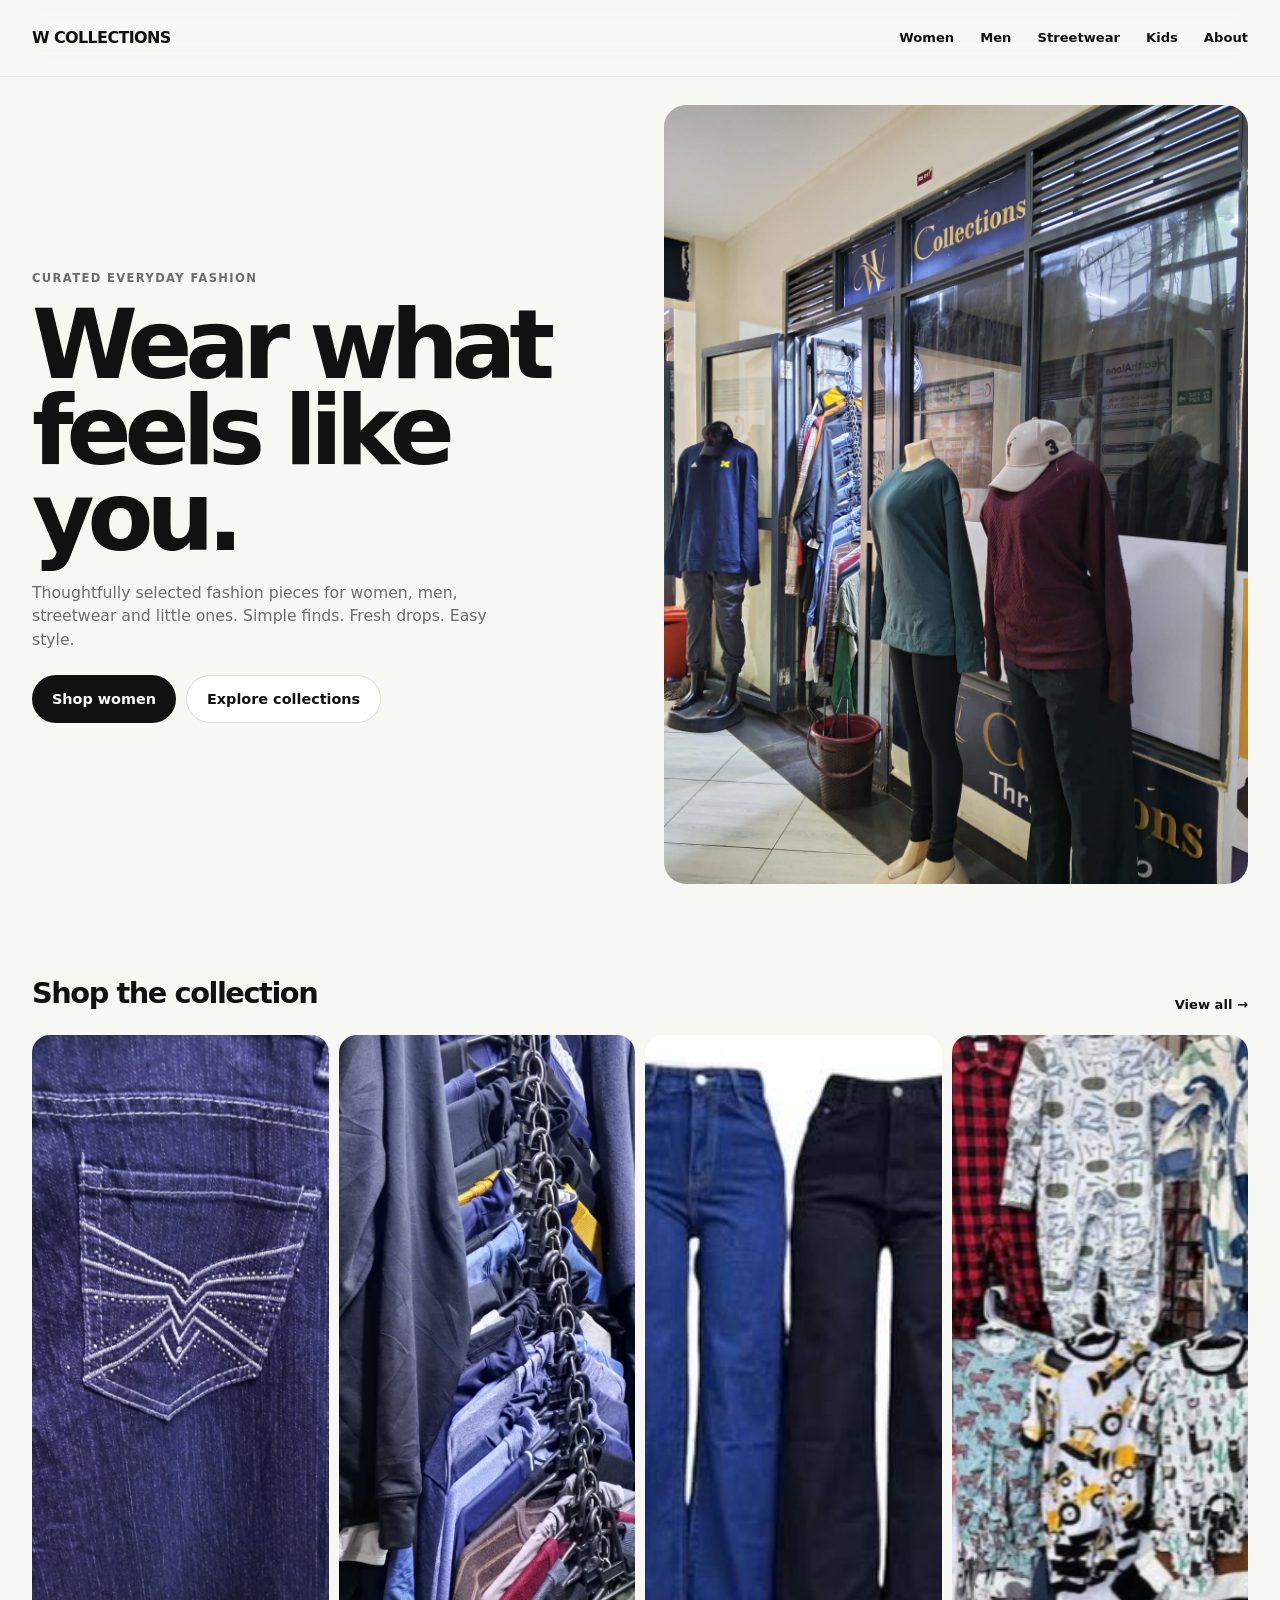
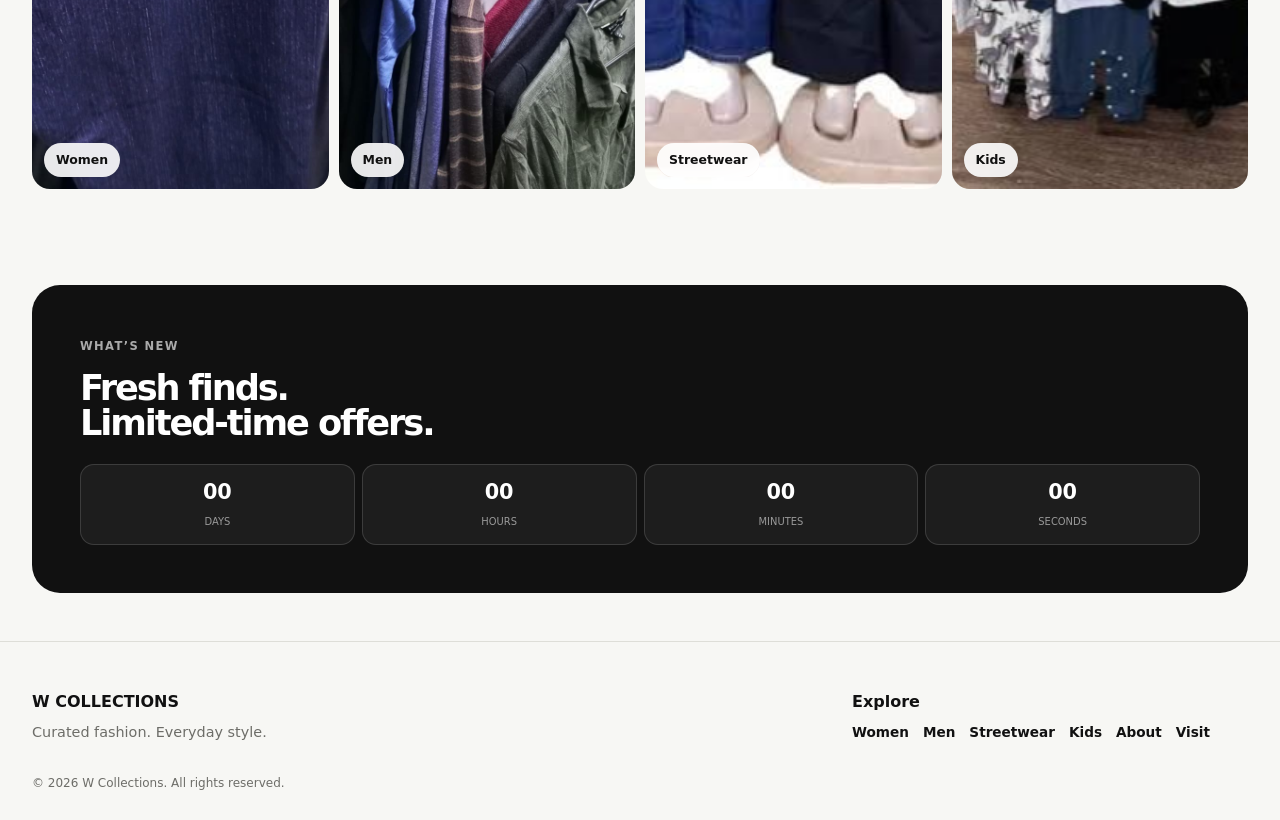
==== index.html @ 5d240a59 "Update homepage category imagery" ====
<!DOCTYPE html>
<html lang="en">
<head>
  <meta charset="UTF-8">
  <meta name="viewport" content="width=device-width, initial-scale=1.0">

  <title>W Collections — Curated Fashion</title>
  <meta name="description" content="Discover curated women's, men's, streetwear and children's fashion at W Collections.">

  <link rel="stylesheet" href="style.css">
</head>

<body>

<header class="site-header">
  <nav class="nav container" aria-label="Main navigation">
    <a href="index.html" class="logo" aria-label="W Collections home">
      W COLLECTIONS
    </a>

    <div class="nav-links">
      <a href="womens-clothing.html">Women</a>
      <a href="mens-clothes.html">Men</a>
      <a href="streetwear.html">Streetwear</a>
      <a href="childrens-clothing.html">Kids</a>
      <a href="about.html">About</a>
    </div>

    <button
      class="menu-btn"
      type="button"
      aria-label="Open navigation menu"
      aria-expanded="false"
      aria-controls="mobile-menu"
    >
      ☰
    </button>
  </nav>
</header>

<div class="mobile-menu" id="mobile-menu">
  <a href="womens-clothing.html">Women</a>
  <a href="mens-clothes.html">Men</a>
  <a href="streetwear.html">Streetwear</a>
  <a href="childrens-clothing.html">Kids</a>
  <a href="about.html">About</a>
  <a href="contact.html">Visit / Contact</a>
</div>

<main>

  <section class="hero">
    <div class="hero-grid container">

      <div class="hero-copy">
        <span class="eyebrow">Curated everyday fashion</span>

        <h1>
          Wear what feels like you.
        </h1>

        <p>
          Thoughtfully selected fashion pieces for women, men, streetwear
          and little ones. Simple finds. Fresh drops. Easy style.
        </p>

        <div class="hero-actions">
          <a href="womens-clothing.html" class="btn btn-primary">
            Shop women
          </a>

          <a href="#categories" class="btn btn-secondary">
            Explore collections
          </a>
        </div>
      </div>

      <div class="hero-media">
        <img
          src="images/storefront-1.jpg"
          alt="Featured fashion collection at W Collections"
        >
      </div>

    </div>
  </section>

  <section class="section" id="categories">
    <div class="container">

      <div class="section-heading">
        <h2>Shop the collection</h2>
        <a href="womens-clothing.html">View all →</a>
      </div>

      <div class="category-grid">

        <a href="womens-clothing.html" class="category-card">
          <img src="images/women-1.jpg" alt="Women's clothing">
          <span>Women</span>
        </a>

        <a href="mens-clothes.html" class="category-card">
          <img src="images/men-1.jpg" alt="Men's clothing">
          <span>Men</span>
        </a>

        <a href="streetwear.html" class="category-card">
          <img src="images/women-6.jpg" alt="Streetwear">
          <span>Streetwear</span>
        </a>

        <a href="childrens-clothing.html" class="category-card">
          <img src="images/children-3.png" alt="Children's clothing">
          <span>Kids</span>
        </a>

      </div>
    </div>
  </section>

  <section class="section">
    <div class="container">

      <div class="offers">
        <span class="eyebrow">What’s new</span>

        <h2>
          Fresh finds.<br>
          Limited-time offers.
        </h2>

        <div class="countdown" aria-label="Offer countdown">

          <div class="countdown-item">
            <strong id="days">00</strong>
            <span>Days</span>
          </div>

          <div class="countdown-item">
            <strong id="hours">00</strong>
            <span>Hours</span>
          </div>

          <div class="countdown-item">
            <strong id="minutes">00</strong>
            <span>Minutes</span>
          </div>

          <div class="countdown-item">
            <strong id="seconds">00</strong>
            <span>Seconds</span>
          </div>

        </div>

      </div>

    </div>
  </section>

</main>

<footer>
  <div class="container">

    <div class="footer-grid">

      <div>
        <div class="footer-title">W COLLECTIONS</div>
        <p class="footer-text">
          Curated fashion. Everyday style.
        </p>
      </div>

      <div>
        <div class="footer-title">Explore</div>

        <div class="footer-links">
          <a href="womens-clothing.html">Women</a>
          <a href="mens-clothes.html">Men</a>
          <a href="streetwear.html">Streetwear</a>
          <a href="childrens-clothing.html">Kids</a>
          <a href="about.html">About</a>
          <a href="contact.html">Visit</a>
        </div>
      </div>

    </div>

    <p class="copyright">
      © 2026 W Collections. All rights reserved.
    </p>

  </div>
</footer>

<script src="script.js"></script>

</body>
</html>
---- style.css ----
:root{
  --bg:#f7f7f4;
  --surface:#ffffff;
  --surface-soft:#f0f0eb;
  --text:#111111;
  --muted:#6d6d68;
  --line:#deded8;
  --accent:#111111;
  --radius:22px;
  --shadow:0 10px 30px rgba(0,0,0,.06);
  --max:1280px;
}

*{
  box-sizing:border-box;
  margin:0;
  padding:0;
}

html{
  scroll-behavior:smooth;
}

body{
  font-family:Inter,system-ui,-apple-system,BlinkMacSystemFont,"Segoe UI",sans-serif;
  background:var(--bg);
  color:var(--text);
  line-height:1.5;
  -webkit-font-smoothing:antialiased;
}

img{
  display:block;
  width:100%;
  height:auto;
}

a{
  color:inherit;
  text-decoration:none;
}

button{
  font:inherit;
  border:0;
  cursor:pointer;
}

.container{
  width:min(calc(100% - 32px),var(--max));
  margin-inline:auto;
}

/* HEADER */

.site-header{
  position:sticky;
  top:0;
  z-index:100;
  background:rgba(247,247,244,.88);
  backdrop-filter:blur(18px);
  border-bottom:1px solid rgba(0,0,0,.06);
}

.nav{
  min-height:68px;
  display:flex;
  align-items:center;
  justify-content:space-between;
  gap:16px;
}

.logo{
  font-size:1rem;
  font-weight:800;
  letter-spacing:-.04em;
}

.nav-links{
  display:none;
}

.menu-btn{
  width:42px;
  height:42px;
  display:grid;
  place-items:center;
  background:var(--surface);
  border:1px solid var(--line);
  border-radius:50%;
}

/* HERO */

.hero{
  padding:42px 0 24px;
}

.hero-grid{
  display:grid;
  gap:20px;
}

.hero-copy{
  padding:12px 0;
}

.eyebrow{
  display:inline-flex;
  margin-bottom:14px;
  font-size:.72rem;
  font-weight:800;
  letter-spacing:.12em;
  text-transform:uppercase;
  color:var(--muted);
}

.hero h1{
  max-width:700px;
  font-size:clamp(2.8rem,14vw,6rem);
  line-height:.9;
  letter-spacing:-.075em;
  font-weight:850;
}

.hero p{
  max-width:500px;
  margin-top:20px;
  color:var(--muted);
  font-size:.98rem;
}

.hero-actions{
  display:flex;
  flex-wrap:wrap;
  gap:10px;
  margin-top:24px;
}

.btn{
  min-height:48px;
  padding:0 20px;
  display:inline-flex;
  align-items:center;
  justify-content:center;
  border-radius:999px;
  font-size:.9rem;
  font-weight:750;
}

.btn-primary{
  background:var(--accent);
  color:#fff;
}

.btn-secondary{
  background:var(--surface);
  border:1px solid var(--line);
}

/* HERO IMAGE */

.hero-media{
  overflow:hidden;
  border-radius:var(--radius);
  background:var(--surface-soft);
  min-height:360px;
}

.hero-media img{
  width:100%;
  height:100%;
  min-height:360px;
  object-fit:cover;
}

/* SECTIONS */

.section{
  padding:48px 0;
}

.section-heading{
  display:flex;
  align-items:end;
  justify-content:space-between;
  gap:16px;
  margin-bottom:20px;
}

.section-heading h2{
  font-size:1.8rem;
  letter-spacing:-.05em;
}

.section-heading a{
  font-size:.82rem;
  font-weight:750;
}

/* CATEGORY CARDS */

.category-grid{
  display:grid;
  grid-template-columns:repeat(2,1fr);
  gap:10px;
}

.category-card{
  position:relative;
  min-height:190px;
  overflow:hidden;
  border-radius:18px;
  background:var(--surface-soft);
}

.category-card img{
  height:100%;
  object-fit:cover;
}

.category-card span{
  position:absolute;
  left:12px;
  bottom:12px;
  padding:8px 12px;
  border-radius:999px;
  background:rgba(255,255,255,.9);
  font-size:.78rem;
  font-weight:800;
  backdrop-filter:blur(12px);
}

/* OFFERS */

.offers{
  background:#111;
  color:#fff;
  border-radius:28px;
  padding:28px 22px;
}

.offers .eyebrow{
  color:#aaa;
}

.offers h2{
  font-size:2.2rem;
  line-height:1;
  letter-spacing:-.06em;
}

.countdown{
  display:grid;
  grid-template-columns:repeat(4,1fr);
  gap:7px;
  margin-top:24px;
}

.countdown-item{
  padding:12px 5px;
  text-align:center;
  border:1px solid rgba(255,255,255,.14);
  border-radius:14px;
  background:rgba(255,255,255,.05);
}

.countdown-item strong{
  display:block;
  font-size:1.3rem;
}

.countdown-item span{
  font-size:.62rem;
  color:#999;
  text-transform:uppercase;
}

/* FOOTER */

footer{
  padding:48px 0 28px;
  border-top:1px solid var(--line);
}

.footer-grid{
  display:grid;
  gap:28px;
}

.footer-title{
  font-weight:850;
  margin-bottom:8px;
}

.footer-text{
  color:var(--muted);
  font-size:.9rem;
}

.footer-links{
  display:flex;
  flex-wrap:wrap;
  gap:14px;
  font-size:.85rem;
  font-weight:650;
}

.copyright{
  margin-top:30px;
  color:var(--muted);
  font-size:.75rem;
}

/* DESKTOP */

@media (min-width:768px){
  .container{
    width:min(calc(100% - 64px),var(--max));
  }

  .nav{
    min-height:76px;
  }

  .menu-btn{
    display:none;
  }

  .nav-links{
    display:flex;
    align-items:center;
    gap:26px;
    font-size:.82rem;
    font-weight:700;
  }

  .hero{
    padding:72px 0 40px;
  }

  .hero-grid{
    grid-template-columns:1fr 1fr;
    align-items:center;
    gap:48px;
  }

  .hero-media,
  .hero-media img{
    min-height:560px;
  }

  .category-grid{
    grid-template-columns:repeat(4,1fr);
  }

  .category-card{
    min-height:300px;
  }

  .offers{
    padding:48px;
  }

  .footer-grid{
    grid-template-columns:2fr 1fr;
  }
}

/* MOBILE NAVIGATION */

.menu-btn{
  position:relative;
  z-index:120;
}

.mobile-menu{
  position:fixed;
  inset:68px 12px auto;
  z-index:110;
  padding:18px;
  background:rgba(255,255,255,.96);
  backdrop-filter:blur(20px);
  border:1px solid var(--line);
  border-radius:22px;
  box-shadow:0 20px 50px rgba(0,0,0,.12);
  display:none;
}

.mobile-menu.is-open{
  display:grid;
  gap:4px;
}

.mobile-menu a{
  padding:15px 12px;
  border-radius:12px;
  font-size:1rem;
  font-weight:750;
}

.mobile-menu a:hover,
.mobile-menu a:focus-visible{
  background:var(--surface-soft);
}

@media (min-width:768px){
  .mobile-menu{
    display:none !important;
  }
}

/* SHOP / CATEGORY PAGES */

body.theme-dark,
body.theme-bright,
body.kids-page{
  background:var(--bg);
  color:var(--text);
}

.orb-mid{
  display:none;
}

.nav-shell{
  min-height:68px;
  display:flex;
  align-items:center;
  justify-content:space-between;
  gap:16px;
  width:100%;
}

.nav-shell .logo{
  font-size:1rem;
  font-weight:800;
  letter-spacing:-.04em;
}

.nav-shell .logo span{
  font-weight:500;
}

.nav-shell ul{
  display:none;
  list-style:none;
}

.nav-shell .nav-toggle{
  width:42px;
  height:42px;
  display:grid;
  place-items:center;
  background:var(--surface);
  border:1px solid var(--line);
  border-radius:50%;
}

.hero{
  padding-top:28px;
}

.breadcrumb{
  margin-bottom:14px;
  color:var(--muted);
  font-size:.78rem;
}

.breadcrumb a{
  font-weight:700;
}

.hero-inner{
  padding:26px 22px !important;
  background:var(--surface);
  border:1px solid var(--line);
  border-radius:var(--radius);
  box-shadow:var(--shadow);
}

.hero-tag{
  display:inline-flex;
  margin-bottom:10px;
  padding:7px 11px;
  border-radius:999px;
  background:var(--surface-soft);
  font-size:.7rem;
  font-weight:800;
  text-transform:uppercase;
  letter-spacing:.1em;
}

.hero-inner h1{
  font-size:clamp(2.2rem,10vw,4rem) !important;
  line-height:.95;
  letter-spacing:-.065em;
}

.hero-inner .lead{
  margin-top:14px !important;
  color:var(--muted);
  font-size:.92rem;
}

.product-grid{
  display:grid;
  grid-template-columns:repeat(2,minmax(0,1fr));
  gap:10px;
}

.product-card{
  overflow:hidden;
  background:var(--surface);
  border:1px solid var(--line);
  border-radius:18px;
  box-shadow:none;
}

.product-card .thumb{
  min-height:170px;
  display:grid;
  place-items:center;
  font-size:3rem;
  font-weight:850;
  background:var(--surface-soft);
}

.product-card .p-body{
  padding:13px;
}

.product-card .price{
  display:block;
  font-size:.95rem;
  font-weight:850;
}

.product-card h3,
.product-card .name{
  margin-top:5px;
  font-size:.82rem;
  line-height:1.2;
}

.product-card p{
  margin-top:5px;
  color:var(--muted);
  font-size:.75rem;
}

.product-card .btn,
.product-card a{
  margin-top:10px;
}

@media (min-width:768px){

  .nav-shell{
    min-height:76px;
  }

  .nav-shell ul{
    display:flex;
    align-items:center;
    gap:24px;
  }

  .nav-shell .nav-toggle{
    display:none;
  }

  .product-grid{
    grid-template-columns:repeat(3,minmax(0,1fr));
    gap:16px;
  }

  .product-card .thumb{
    min-height:280px;
  }

  .hero-inner{
    padding:40px 44px !important;
  }
}

@media (min-width:1100px){
  .product-grid{
    grid-template-columns:repeat(4,minmax(0,1fr));
  }
}
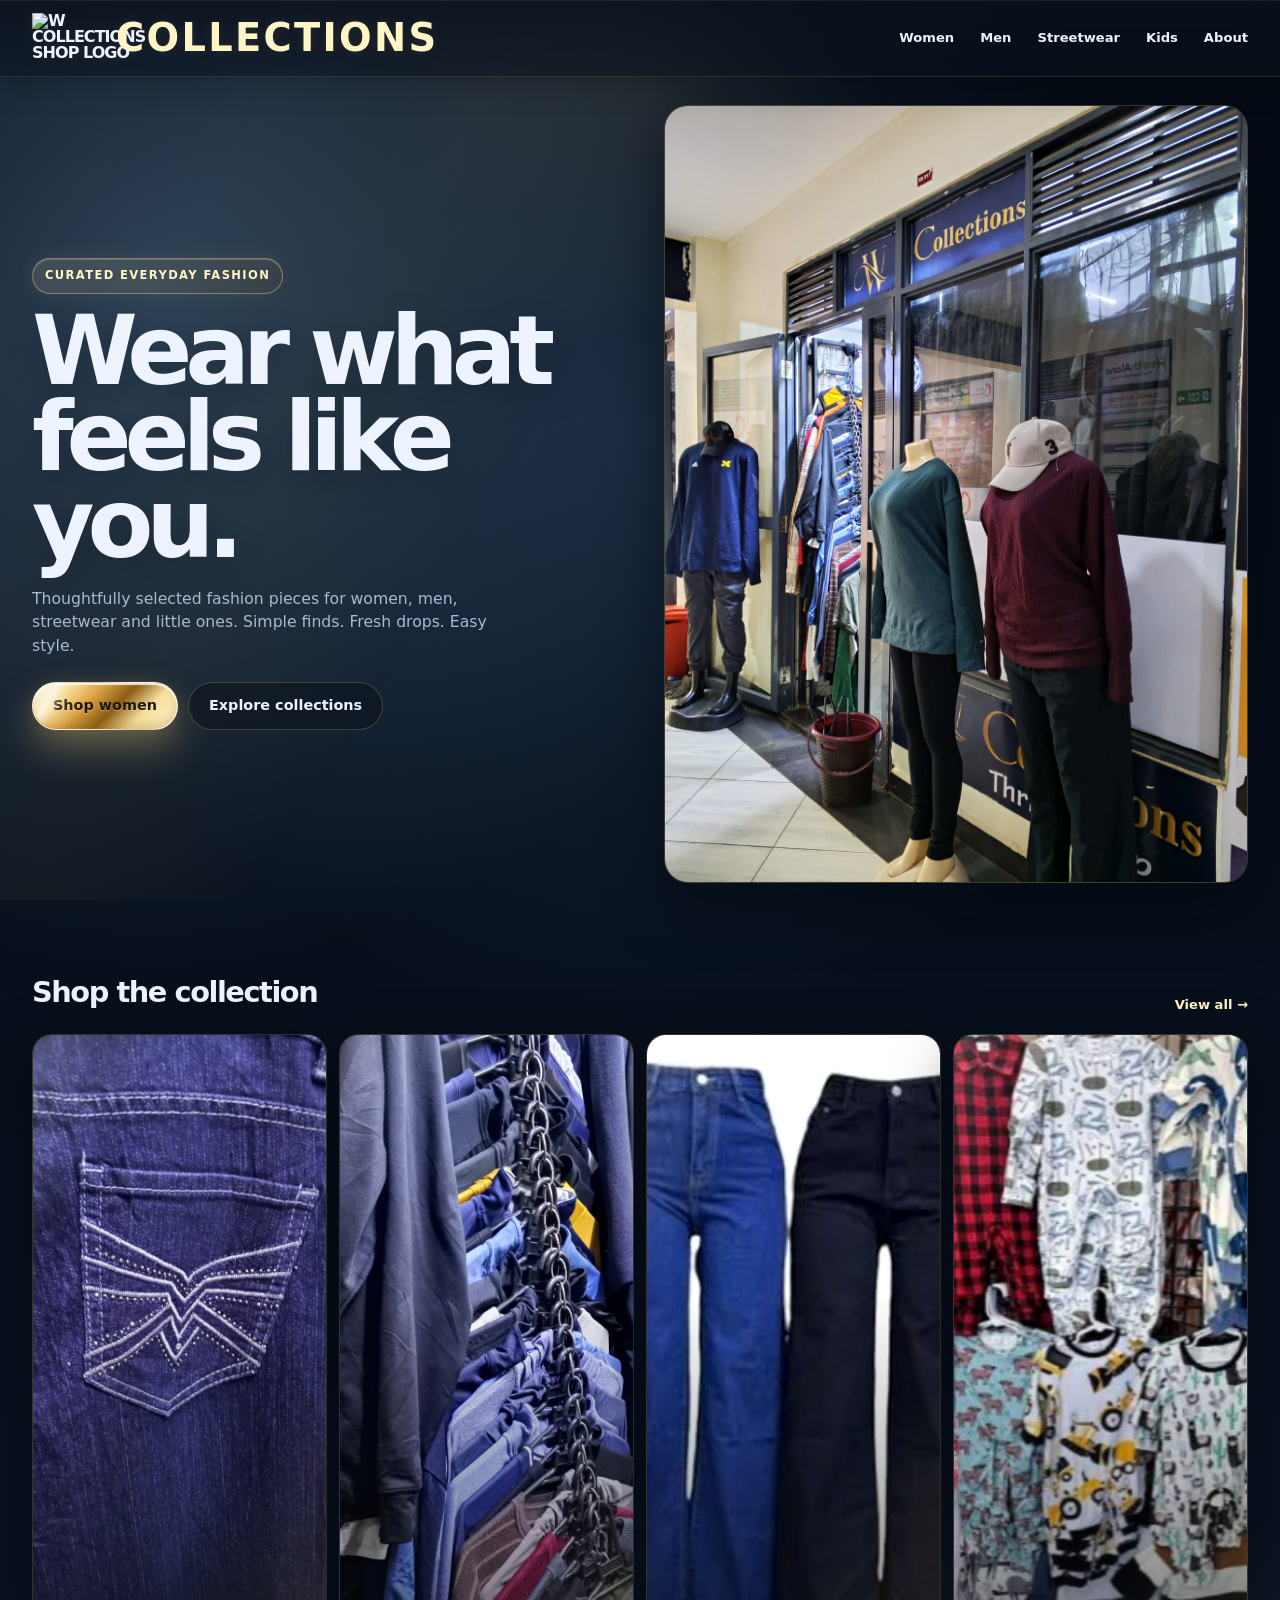
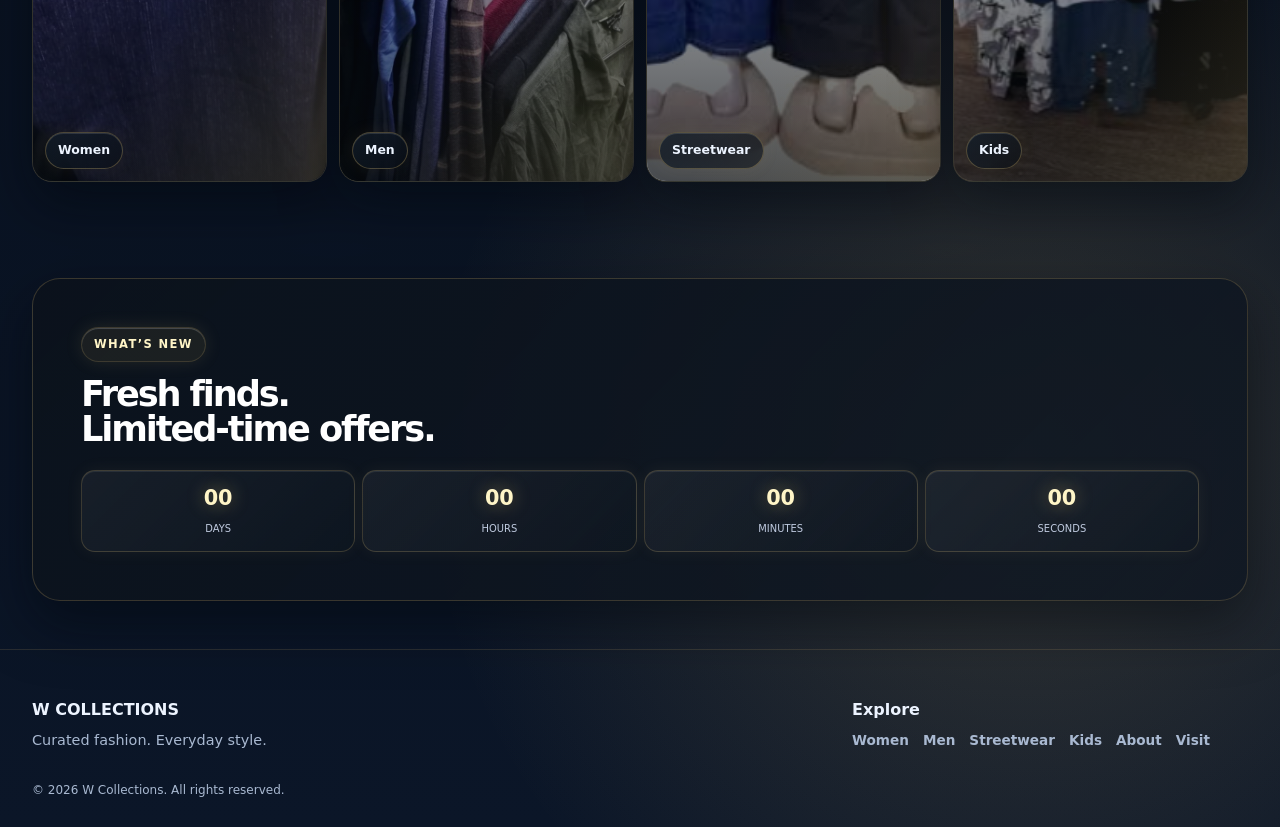
==== commit abaf021b: "Update brand header with logo lockup" ====
--- a/index.html
+++ b/index.html
@@ -14,8 +14,11 @@
 
 <header class="site-header">
   <nav class="nav container" aria-label="Main navigation">
-    <a href="index.html" class="logo" aria-label="W Collections home">
-      W COLLECTIONS
+    <a href="index.html" class="logo brand-header" aria-label="W Collections home">
+      <span class="brand-image-box">
+        <img src="images/shop logo.jpeg" alt="W Collections shop logo" class="brand-logo" />
+      </span>
+      <span class="brand-wordmark">COLLECTIONS</span>
     </a>
 
     <div class="nav-links">
@@ -96,22 +99,22 @@
       <div class="category-grid">
 
         <a href="womens-clothing.html" class="category-card">
-          <img src="images/women-1.jpg" alt="Women's clothing">
+          <img loading="lazy" decoding="async" src="images/women-1.jpg" alt="Women's clothing">
           <span>Women</span>
         </a>
 
         <a href="mens-clothes.html" class="category-card">
-          <img src="images/men-1.jpg" alt="Men's clothing">
+          <img loading="lazy" decoding="async" src="images/men-1.jpg" alt="Men's clothing">
           <span>Men</span>
         </a>
 
         <a href="streetwear.html" class="category-card">
-          <img src="images/women-6.jpg" alt="Streetwear">
+          <img loading="lazy" decoding="async" src="images/women-6.jpg" alt="Streetwear">
           <span>Streetwear</span>
         </a>
 
         <a href="childrens-clothing.html" class="category-card">
-          <img src="images/children-3.png" alt="Children's clothing">
+          <img loading="lazy" decoding="async" src="images/children-3.png" alt="Children's clothing">
           <span>Kids</span>
         </a>
 
--- a/style.css
+++ b/style.css
@@ -1,13 +1,19 @@
 :root{
-  --bg:#f7f7f4;
-  --surface:#ffffff;
-  --surface-soft:#f0f0eb;
-  --text:#111111;
-  --muted:#6d6d68;
-  --line:#deded8;
-  --accent:#111111;
-  --radius:22px;
-  --shadow:0 10px 30px rgba(0,0,0,.06);
+  --bg:#050b14;
+  --bg-deep:#0b1628;
+  --bg-glow:#112033;
+  --surface:rgba(15,25,37,.72);
+  --surface-strong:rgba(19,31,46,.88);
+  --surface-soft:rgba(23,38,53,.78);
+  --text:#edf4ff;
+  --muted:#a9b9d1;
+  --line:rgba(240,211,138,.28);
+  --accent:#ebc977;
+  --accent-strong:#fff5c7;
+  --accent-deep:#8d651b;
+  --accent-soft:rgba(235,201,119,.12);
+  --radius:24px;
+  --shadow:0 22px 56px rgba(2,6,12,.5);
   --max:1280px;
 }
 
@@ -23,10 +29,33 @@
 
 body{
   font-family:Inter,system-ui,-apple-system,BlinkMacSystemFont,"Segoe UI",sans-serif;
-  background:var(--bg);
+  background:
+    radial-gradient(circle at 12% 12%, rgba(43,64,87,.9), transparent 28%),
+    radial-gradient(circle at 80% 85%, rgba(235,201,119,.18), transparent 26%),
+    radial-gradient(circle at 50% 18%, rgba(41,69,101,.45), transparent 28%),
+    linear-gradient(180deg, var(--bg) 0%, var(--bg-deep) 100%);
   color:var(--text);
   line-height:1.5;
   -webkit-font-smoothing:antialiased;
+  position:relative;
+}
+
+body::before{
+  content:"";
+  position:fixed;
+  inset:0;
+  background:
+    linear-gradient(120deg, transparent 0%, rgba(255,255,255,.04) 18%, rgba(235,201,119,.05) 30%, transparent 45%, transparent 100%),
+    radial-gradient(circle at 50% 10%, rgba(235,201,119,.08), transparent 26%);
+  opacity:.9;
+  pointer-events:none;
+  z-index:0;
+  animation:luxurySweep 14s linear infinite;
+}
+
+main, header, footer, section, .container {
+  position:relative;
+  z-index:1;
 }
 
 img{
@@ -57,9 +86,11 @@
   position:sticky;
   top:0;
   z-index:100;
-  background:rgba(247,247,244,.88);
-  backdrop-filter:blur(18px);
-  border-bottom:1px solid rgba(0,0,0,.06);
+  background:linear-gradient(180deg, rgba(10,17,27,.82), rgba(10,17,27,.54));
+  backdrop-filter:blur(22px) saturate(1.2);
+  -webkit-backdrop-filter:blur(22px) saturate(1.2);
+  border-bottom:1px solid rgba(235,201,119,.16);
+  box-shadow:0 10px 30px rgba(3,7,12,.18), inset 0 1px 0 rgba(255,255,255,.08);
 }
 
 .nav{
@@ -70,10 +101,67 @@
   gap:16px;
 }
 
+.nav .logo {
+  display:flex;
+  align-items:center;
+  justify-content:flex-start;
+  max-width:100%;
+}
+
 .logo{
   font-size:1rem;
   font-weight:800;
-  letter-spacing:-.04em;
+  letter-spacing:-.06em;
+  color:var(--text);
+  text-transform:uppercase;
+}
+
+.logo::first-letter{
+  color:var(--accent-strong);
+}
+
+.brand-header{
+  display:inline-flex;
+  align-items:center;
+  gap:8px;
+  line-height:1;
+  min-height:52px;
+  transform:translateY(-0.4cm);
+}
+
+.brand-image-box{
+  width:76px;
+  height:20px;
+  display:grid;
+  place-items:center;
+  border-radius:8px;
+  background:transparent;
+  border:0;
+  box-shadow:none;
+  overflow:visible;
+  padding:0;
+  flex-shrink:0;
+}
+
+.brand-logo{
+  width:100%;
+  height:100%;
+  object-fit:contain;
+  display:block;
+  filter:drop-shadow(0 0 8px rgba(235,201,119,.08));
+}
+
+.brand-wordmark{
+  font-size:2.4rem;
+  font-weight:800;
+  letter-spacing:.06em;
+  text-transform:uppercase;
+  color:var(--accent-strong);
+  text-shadow:0 0 12px rgba(235,201,119,.1);
+  white-space:nowrap;
+  line-height:.9;
+  position:relative;
+  top:0.4cm;
 }
 
 .nav-links{
@@ -85,9 +173,11 @@
   height:42px;
   display:grid;
   place-items:center;
-  background:var(--surface);
+  background:linear-gradient(135deg, rgba(18,29,41,.88), rgba(11,17,27,.6));
   border:1px solid var(--line);
   border-radius:50%;
+  color:var(--text);
+  box-shadow:inset 0 1px 0 rgba(255,255,255,.08), 0 8px 18px rgba(5,10,17,.26);
 }
 
 /* HERO */
@@ -112,7 +202,12 @@
   font-weight:800;
   letter-spacing:.12em;
   text-transform:uppercase;
-  color:var(--muted);
+  color:var(--accent-strong);
+  background:linear-gradient(135deg, rgba(247,228,173,.14), rgba(173,118,31,.1));
+  border:1px solid rgba(255,217,132,.38);
+  box-shadow:inset 0 1px 0 rgba(255,255,255,.18), 0 0 18px rgba(216,183,106,.12);
+  padding:8px 12px;
+  border-radius:999px;
 }
 
 .hero h1{
@@ -121,6 +216,8 @@
   line-height:.9;
   letter-spacing:-.075em;
   font-weight:850;
+  color:var(--text);
+  text-shadow:0 10px 30px rgba(17,26,37,.35);
 }
 
 .hero p{
@@ -146,16 +243,51 @@
   border-radius:999px;
   font-size:.9rem;
   font-weight:750;
+  transition:transform .2s ease, box-shadow .2s ease, border-color .2s ease, filter .2s ease;
+  position:relative;
+  overflow:hidden;
+}
+
+.btn:hover,
+.btn:focus-visible{
+  transform:translateY(-2px);
+  filter:saturate(1.08);
 }
 
 .btn-primary{
-  background:var(--accent);
-  color:#fff;
+  background:linear-gradient(135deg, #fffef8 0%, #f9e7a6 12%, #f5d580 23%, #dfa547 38%, #8c5d12 56%, #f6df9d 74%, #fff5d0 100%);
+  color:#20170a;
+  border:1px solid rgba(255,255,255,.62);
+  box-shadow:0 18px 36px rgba(235,201,119,.34), inset 0 2px 1px rgba(255,255,255,.8), inset 0 -5px 10px rgba(135,93,17,.26), 0 0 18px rgba(235,201,119,.12);
+  text-shadow:0 1px 0 rgba(255,255,255,.3);
+}
+
+.btn-primary::before{
+  content:"";
+  position:absolute;
+  inset:1px;
+  border-radius:inherit;
+  background:linear-gradient(120deg, transparent 0%, rgba(255,255,255,.72) 14%, rgba(255,255,255,.16) 22%, transparent 36%, transparent 100%);
+  opacity:.95;
+  animation:goldShimmer 4.8s ease-in-out infinite;
+}
+
+.btn-primary:hover,
+.btn-primary:focus-visible{
+  box-shadow:0 18px 36px rgba(235,201,119,.38), inset 0 2px 1px rgba(255,255,255,.8), inset 0 -4px 8px rgba(135,93,17,.3);
 }
 
 .btn-secondary{
-  background:var(--surface);
-  border:1px solid var(--line);
+  background:rgba(10,16,24,.45);
+  border:1px solid rgba(235,201,119,.24);
+  color:var(--text);
+  backdrop-filter:blur(12px);
+}
+
+.btn-secondary:hover,
+.btn-secondary:focus-visible{
+  border-color:rgba(235,201,119,.45);
+  box-shadow:0 0 18px rgba(235,201,119,.08);
 }
 
 /* HERO IMAGE */
@@ -163,8 +295,19 @@
 .hero-media{
   overflow:hidden;
   border-radius:var(--radius);
-  background:var(--surface-soft);
+  background:linear-gradient(135deg, rgba(18,28,40,.8), rgba(8,12,18,.52));
   min-height:360px;
+  border:1px solid rgba(235,201,119,.22);
+  box-shadow:var(--shadow), inset 0 1px 0 rgba(255,255,255,.08);
+  position:relative;
+}
+
+.hero-media::before{
+  content:"";
+  position:absolute;
+  inset:0;
+  background:linear-gradient(120deg, rgba(255,255,255,.18), transparent 20%, transparent 62%, rgba(235,201,119,.12));
+  pointer-events:none;
 }
 
 .hero-media img{
@@ -172,6 +315,7 @@
   height:100%;
   min-height:360px;
   object-fit:cover;
+  filter:saturate(1.08) contrast(1.08);
 }
 
 /* SECTIONS */
@@ -191,11 +335,13 @@
 .section-heading h2{
   font-size:1.8rem;
   letter-spacing:-.05em;
+  color:var(--text);
 }
 
 .section-heading a{
   font-size:.82rem;
   font-weight:750;
+  color:var(--accent-strong);
 }
 
 /* CATEGORY CARDS */
@@ -203,45 +349,80 @@
 .category-grid{
   display:grid;
   grid-template-columns:repeat(2,1fr);
-  gap:10px;
+  gap:12px;
 }
 
 .category-card{
   position:relative;
   min-height:190px;
   overflow:hidden;
-  border-radius:18px;
-  background:var(--surface-soft);
+  border-radius:20px;
+  background:linear-gradient(135deg, rgba(14,24,34,.78), rgba(10,17,25,.52));
+  border:1px solid rgba(235,201,119,.18);
+  box-shadow:var(--shadow), inset 0 1px 0 rgba(255,255,255,.08);
+  transition:transform .25s ease, box-shadow .25s ease, border-color .25s ease;
+}
+
+.category-card::before{
+  content:"";
+  position:absolute;
+  inset:0;
+  background:linear-gradient(120deg, rgba(255,255,255,.18), transparent 20%, transparent 65%, rgba(235,201,119,.14));
+  z-index:1;
+  pointer-events:none;
+}
+
+.category-card::after{
+  content:"";
+  position:absolute;
+  inset:0;
+  background:linear-gradient(180deg, transparent 35%, rgba(7,11,16,.74) 100%);
+}
+
+.category-card:hover,
+.category-card:focus-visible{
+  transform:translateY(-3px);
+  border-color:rgba(235,201,119,.4);
+  box-shadow:0 20px 44px rgba(11,17,24,.38), inset 0 1px 0 rgba(255,255,255,.1);
 }
 
 .category-card img{
   height:100%;
   object-fit:cover;
+  filter:saturate(1.1) contrast(1.05);
 }
 
 .category-card span{
   position:absolute;
   left:12px;
   bottom:12px;
+  z-index:1;
   padding:8px 12px;
   border-radius:999px;
-  background:rgba(255,255,255,.9);
+  background:linear-gradient(135deg, rgba(18,29,41,.8), rgba(10,15,22,.56));
+  border:1px solid rgba(255,216,124,.25);
+  color:var(--text);
   font-size:.78rem;
   font-weight:800;
   backdrop-filter:blur(12px);
+  box-shadow:inset 0 1px 0 rgba(255,255,255,.12), 0 0 18px rgba(216,183,106,.08);
 }
 
 /* OFFERS */
 
 .offers{
-  background:#111;
-  color:#fff;
+  background:linear-gradient(135deg, rgba(11,18,28,.96), rgba(16,24,35,.86));
+  border:1px solid rgba(216,183,106,.22);
   border-radius:28px;
   padding:28px 22px;
+  box-shadow:var(--shadow);
+  color:#fff;
 }
 
 .offers .eyebrow{
-  color:#aaa;
+  color:var(--accent-strong);
+  background:rgba(216,183,106,.08);
+  border-color:rgba(216,183,106,.18);
 }
 
 .offers h2{
@@ -260,19 +441,22 @@
 .countdown-item{
   padding:12px 5px;
   text-align:center;
-  border:1px solid rgba(255,255,255,.14);
+  border:1px solid rgba(235,201,119,.2);
   border-radius:14px;
-  background:rgba(255,255,255,.05);
+  background:linear-gradient(135deg, rgba(255,255,255,.05), rgba(15,24,34,.38));
+  box-shadow:inset 0 1px 0 rgba(255,255,255,.08), 0 0 18px rgba(235,201,119,.06);
 }
 
 .countdown-item strong{
   display:block;
   font-size:1.3rem;
+  color:var(--accent-strong);
+  text-shadow:0 0 18px rgba(255,218,120,.38);
 }
 
 .countdown-item span{
   font-size:.62rem;
-  color:#999;
+  color:#c0cbe0;
   text-transform:uppercase;
 }
 
@@ -280,7 +464,7 @@
 
 footer{
   padding:48px 0 28px;
-  border-top:1px solid var(--line);
+  border-top:1px solid rgba(216,183,106,.14);
 }
 
 .footer-grid{
@@ -291,6 +475,7 @@
 .footer-title{
   font-weight:850;
   margin-bottom:8px;
+  color:var(--text);
 }
 
 .footer-text{
@@ -304,6 +489,12 @@
   gap:14px;
   font-size:.85rem;
   font-weight:650;
+  color:var(--muted);
+}
+
+.footer-links a:hover,
+.footer-links a:focus-visible{
+  color:var(--accent-strong);
 }
 
 .copyright{
@@ -379,11 +570,12 @@
   inset:68px 12px auto;
   z-index:110;
   padding:18px;
-  background:rgba(255,255,255,.96);
+  background:rgba(8,13,20,.76);
   backdrop-filter:blur(20px);
-  border:1px solid var(--line);
+  -webkit-backdrop-filter:blur(20px);
+  border:1px solid rgba(216,183,106,.18);
   border-radius:22px;
-  box-shadow:0 20px 50px rgba(0,0,0,.12);
+  box-shadow:0 20px 50px rgba(0,0,0,.32);
   display:none;
 }
 
@@ -397,11 +589,15 @@
   border-radius:12px;
   font-size:1rem;
   font-weight:750;
+  color:var(--text);
+  transition:background .2s ease, transform .2s ease, border-color .2s ease;
 }
 
 .mobile-menu a:hover,
 .mobile-menu a:focus-visible{
-  background:var(--surface-soft);
+  background:rgba(216,183,106,.08);
+  border:1px solid rgba(235,201,119,.2);
+  transform:translateX(2px);
 }
 
 @media (min-width:768px){
@@ -410,12 +606,50 @@
   }
 }
 
+@keyframes goldShimmer {
+  0%, 100% {
+    transform:translateX(-28%) skewX(-18deg);
+    opacity:.3;
+  }
+  25% {
+    opacity:.9;
+  }
+  50% {
+    transform:translateX(40%) skewX(-18deg);
+    opacity:.65;
+  }
+  75% {
+    opacity:.9;
+  }
+}
+
+@keyframes luxurySweep {
+  0% {
+    transform:translateX(-18%) translateY(0);
+    opacity:0;
+  }
+  15% {
+    opacity:.7;
+  }
+  50% {
+    transform:translateX(8%) translateY(0);
+    opacity:.35;
+  }
+  100% {
+    transform:translateX(18%) translateY(0);
+    opacity:0;
+  }
+}
+
 /* SHOP / CATEGORY PAGES */
 
 body.theme-dark,
 body.theme-bright,
 body.kids-page{
-  background:var(--bg);
+  background:
+    radial-gradient(circle at top left, rgba(31,52,77,.78), transparent 32%),
+    radial-gradient(circle at bottom right, rgba(216,183,106,.12), transparent 28%),
+    linear-gradient(180deg, var(--bg) 0%, var(--bg-deep) 100%);
   color:var(--text);
 }
 
@@ -473,8 +707,8 @@
 
 .hero-inner{
   padding:26px 22px !important;
-  background:var(--surface);
-  border:1px solid var(--line);
+  background:linear-gradient(135deg, rgba(14,22,32,.9), rgba(10,17,25,.72));
+  border:1px solid rgba(216,183,106,.2);
   border-radius:var(--radius);
   box-shadow:var(--shadow);
 }
@@ -484,7 +718,9 @@
   margin-bottom:10px;
   padding:7px 11px;
   border-radius:999px;
-  background:var(--surface-soft);
+  background:rgba(216,183,106,.08);
+  border:1px solid rgba(216,183,106,.2);
+  color:var(--accent-strong);
   font-size:.7rem;
   font-weight:800;
   text-transform:uppercase;
@@ -495,6 +731,7 @@
   font-size:clamp(2.2rem,10vw,4rem) !important;
   line-height:.95;
   letter-spacing:-.065em;
+  color:var(--text);
 }
 
 .hero-inner .lead{
@@ -511,10 +748,10 @@
 
 .product-card{
   overflow:hidden;
-  background:var(--surface);
-  border:1px solid var(--line);
+  background:linear-gradient(135deg, rgba(14,22,32,.9), rgba(10,17,25,.72));
+  border:1px solid rgba(216,183,106,.18);
   border-radius:18px;
-  box-shadow:none;
+  box-shadow:var(--shadow);
 }
 
 .product-card .thumb{
@@ -589,3 +826,127 @@
     grid-template-columns:repeat(4,minmax(0,1fr));
   }
 }
+
+/* ===== Inventory Cards ===== */
+
+.product-card img,
+.product-image{
+  display:block;
+  width:100%;
+  aspect-ratio:4/5;
+  object-fit:cover;
+  border-radius:16px 16px 0 0;
+}
+
+.product-card{
+  overflow:hidden;
+}
+
+.product-card .p-body{
+  display:flex;
+  flex-direction:column;
+  gap:.75rem;
+  padding:1rem;
+}
+
+.product-card h4{
+  margin:0;
+  font-size:1rem;
+  font-weight:600;
+}
+
+.product-card .btn{
+  width:100%;
+  justify-content:center;
+}
+
+.product-card .price{
+  display:none;
+}
+
+
+/* ============================
+   GLASS UTILITY (missing since 0b853d0 — never re-added
+   after the mobile-first stylesheet rewrite)
+   Placed at end of file on purpose: same specificity as
+   .hero-inner/.product-card, so source order lets this win
+   on background/border without touching border-radius or
+   box-shadow (product-card intentionally sets box-shadow:none
+   — don't fight that).
+   ============================ */
+.glass{
+  background:linear-gradient(135deg, rgba(20,31,43,.78), rgba(9,14,20,.54));
+  -webkit-backdrop-filter:blur(16px) saturate(1.35);
+  backdrop-filter:blur(16px) saturate(1.35);
+  border:1px solid rgba(235,201,119,.22);
+  box-shadow:var(--shadow), inset 0 1px 0 rgba(255,255,255,.1), 0 0 26px rgba(235,201,119,.06);
+}
+
+/* ============================
+   ABOUT PAGE — these classes had no CSS at all, glass or
+   otherwise. Adding base structure, not just glass.
+   ============================ */
+.split{
+  display:grid;
+  gap:24px;
+  border-radius:var(--radius);
+  box-shadow:var(--shadow);
+}
+@media (min-width:768px){
+  .split{grid-template-columns:1fr 1fr; align-items:center;}
+}
+.stat-row{
+  display:grid;
+  grid-template-columns:repeat(3,1fr);
+  gap:16px;
+  padding:24px;
+  border-radius:var(--radius);
+  box-shadow:var(--shadow);
+  text-align:center;
+  background:linear-gradient(135deg, rgba(14,22,32,.9), rgba(10,17,25,.72));
+  border:1px solid rgba(216,183,106,.18);
+}
+.stat-row .stat b{display:block; font-size:1.4rem; color:var(--accent-strong);}
+.stat-row .stat span{color:var(--muted); font-size:.8rem;}
+.cta-band{
+  padding:32px 24px;
+  border-radius:var(--radius);
+  box-shadow:var(--shadow);
+  text-align:center;
+  background:linear-gradient(135deg, rgba(14,22,32,.9), rgba(10,17,25,.72));
+  border:1px solid rgba(216,183,106,.18);
+}
+.cta-band h2{margin-bottom:8px; color:var(--text);}
+.cta-band p{color:var(--muted); margin-bottom:16px;}
+.footer-inner{
+  padding:28px 22px;
+  border-radius:var(--radius);
+  background:linear-gradient(135deg, rgba(14,22,32,.9), rgba(10,17,25,.72));
+  border:1px solid rgba(216,183,106,.18);
+}
+
+/* ============================
+   CONTACT PAGE — same situation.
+   ============================ */
+.contact-grid{
+  display:grid;
+  gap:20px;
+}
+@media (min-width:768px){
+  .contact-grid{grid-template-columns:1fr 1fr;}
+}
+.info-list{list-style:none; display:grid; gap:18px;}
+.info-list li{display:flex; gap:12px; align-items:flex-start;}
+.info-list .ic{font-size:1.3rem;}
+.form-row{margin-bottom:14px; display:grid; gap:6px;}
+.form-row input, .form-row textarea{
+  padding:10px 12px;
+  border:1px solid rgba(216,183,106,.22);
+  border-radius:12px;
+  font:inherit;
+  color:var(--text);
+  background:rgba(10,17,25,.5);
+}
+.form-row input::placeholder, .form-row textarea::placeholder{color:var(--muted);}
+.map-embed{border-radius:var(--radius); overflow:hidden; height:280px; border:1px solid rgba(216,183,106,.18); box-shadow:var(--shadow);}
+.map-embed iframe{width:100%; height:100%; border:0; filter:grayscale(1) contrast(1.15) brightness(.8);}
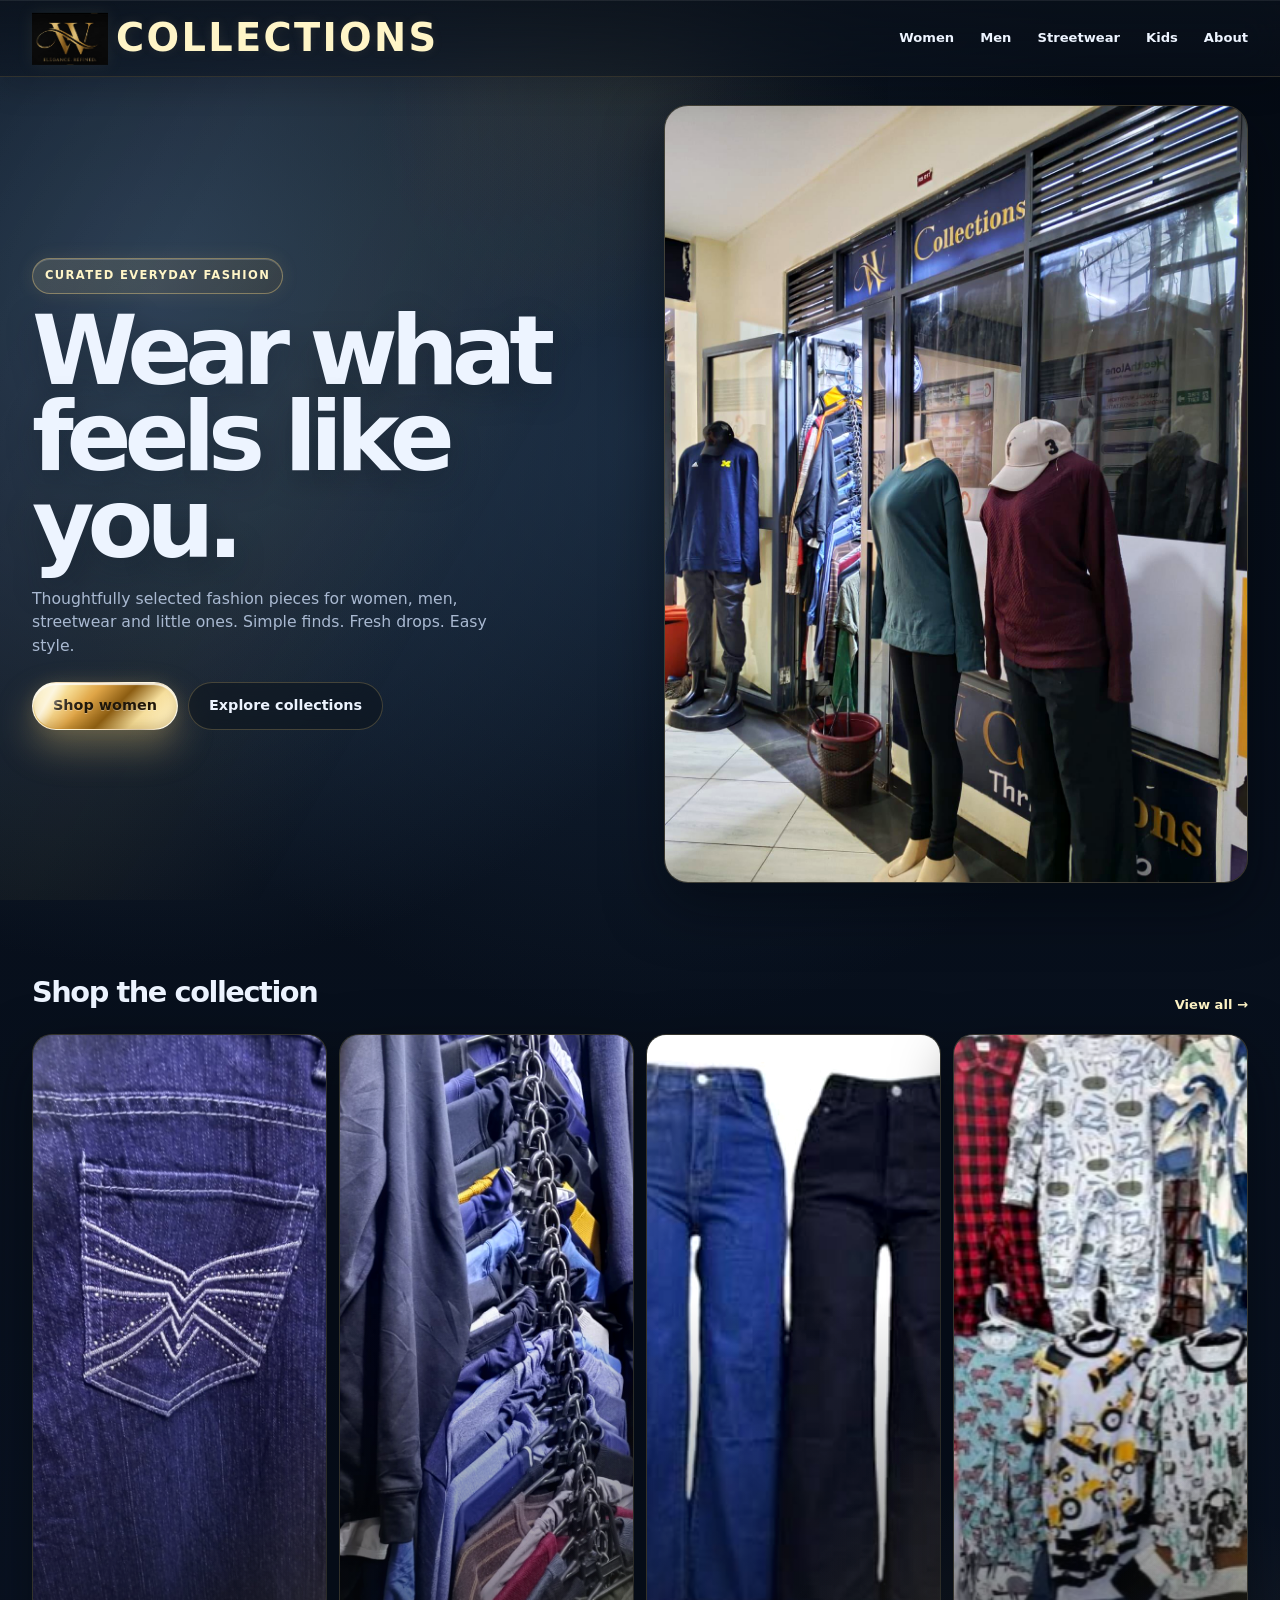
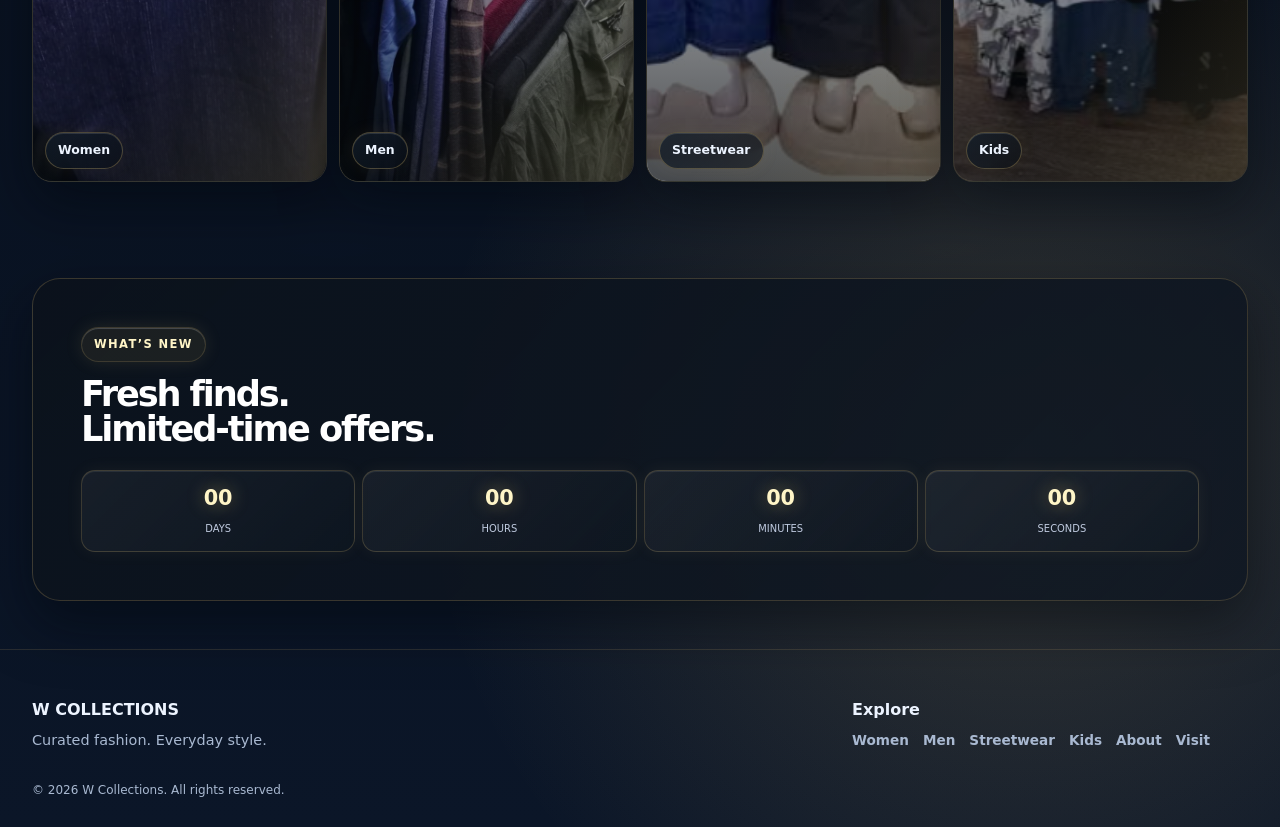
==== commit 29e6a4da: "Fix logo src path" ====
--- a/index.html
+++ b/index.html
@@ -16,7 +16,7 @@
   <nav class="nav container" aria-label="Main navigation">
     <a href="index.html" class="logo brand-header" aria-label="W Collections home">
       <span class="brand-image-box">
-        <img src="images/shop logo.jpeg" alt="W Collections shop logo" class="brand-logo" />
+        <img src="images/shop-logo.jpeg" alt="W Collections shop logo" class="brand-logo" />
       </span>
       <span class="brand-wordmark">COLLECTIONS</span>
     </a>
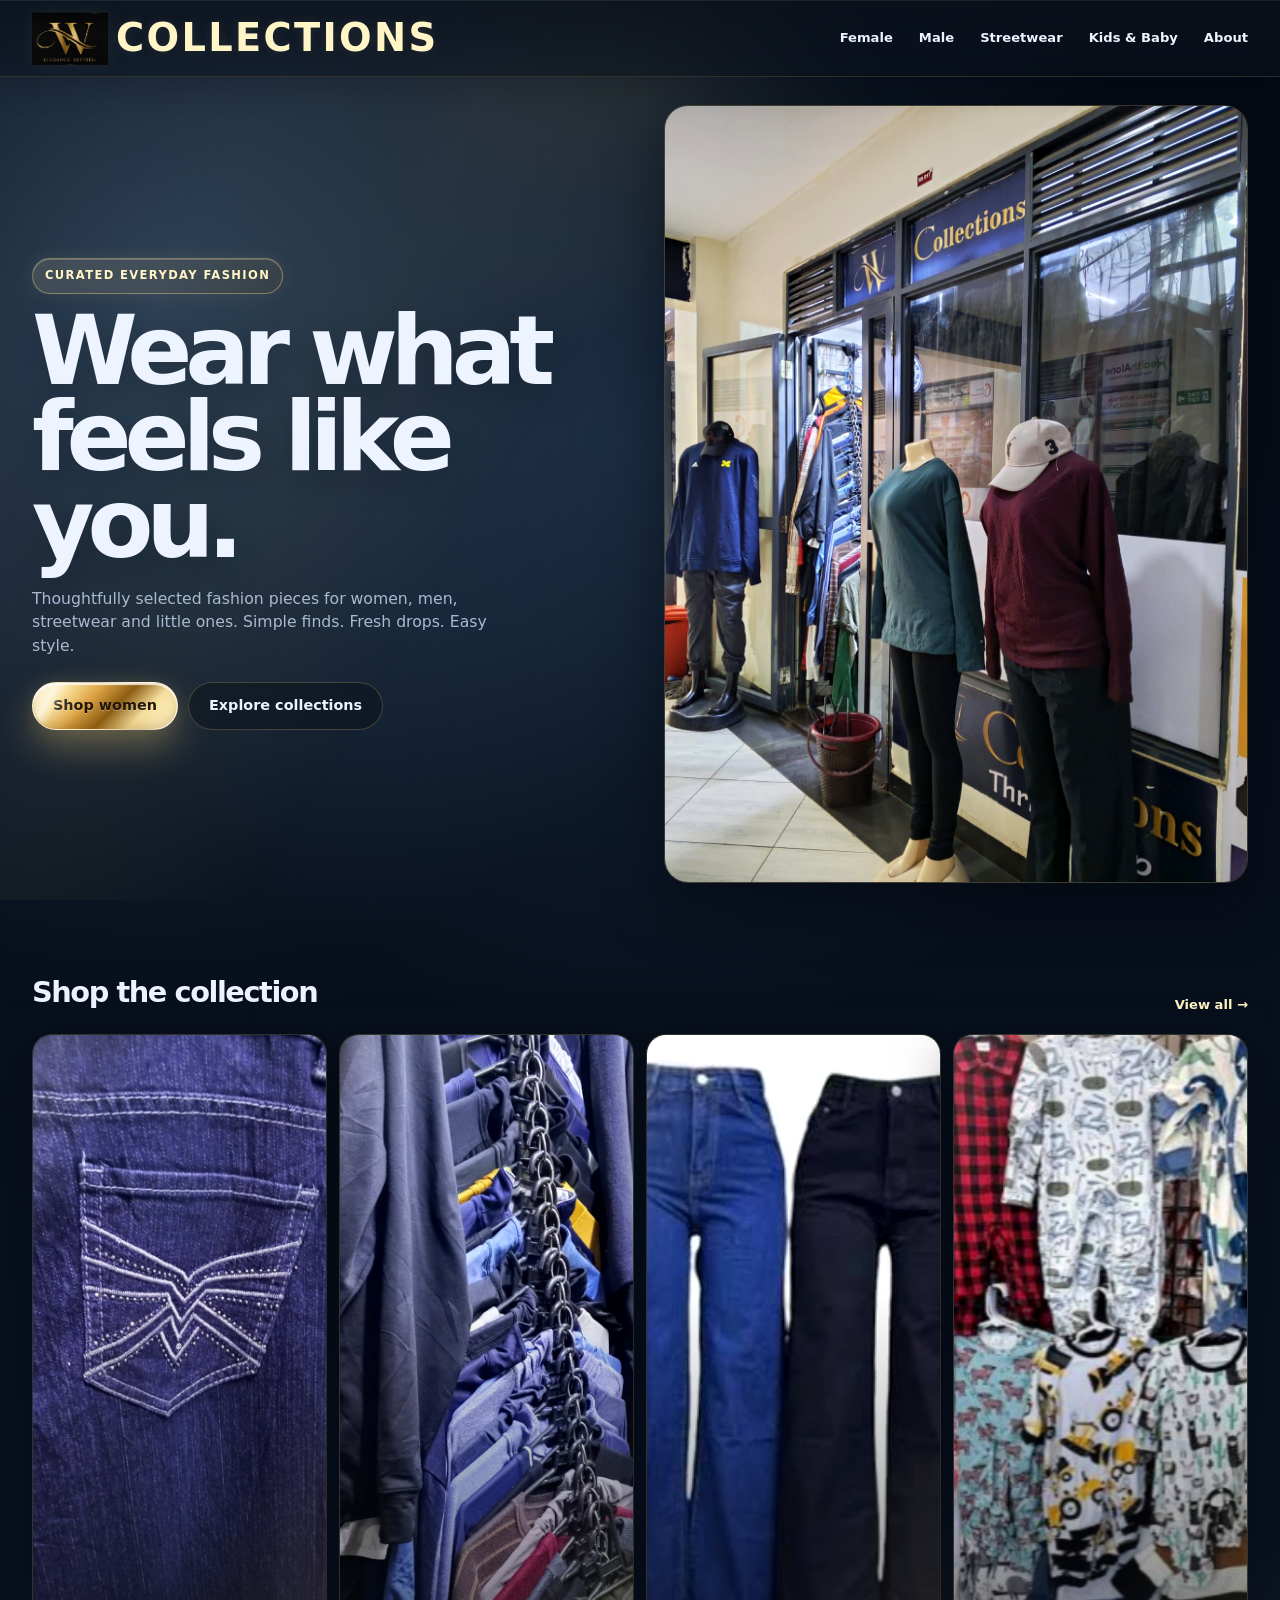
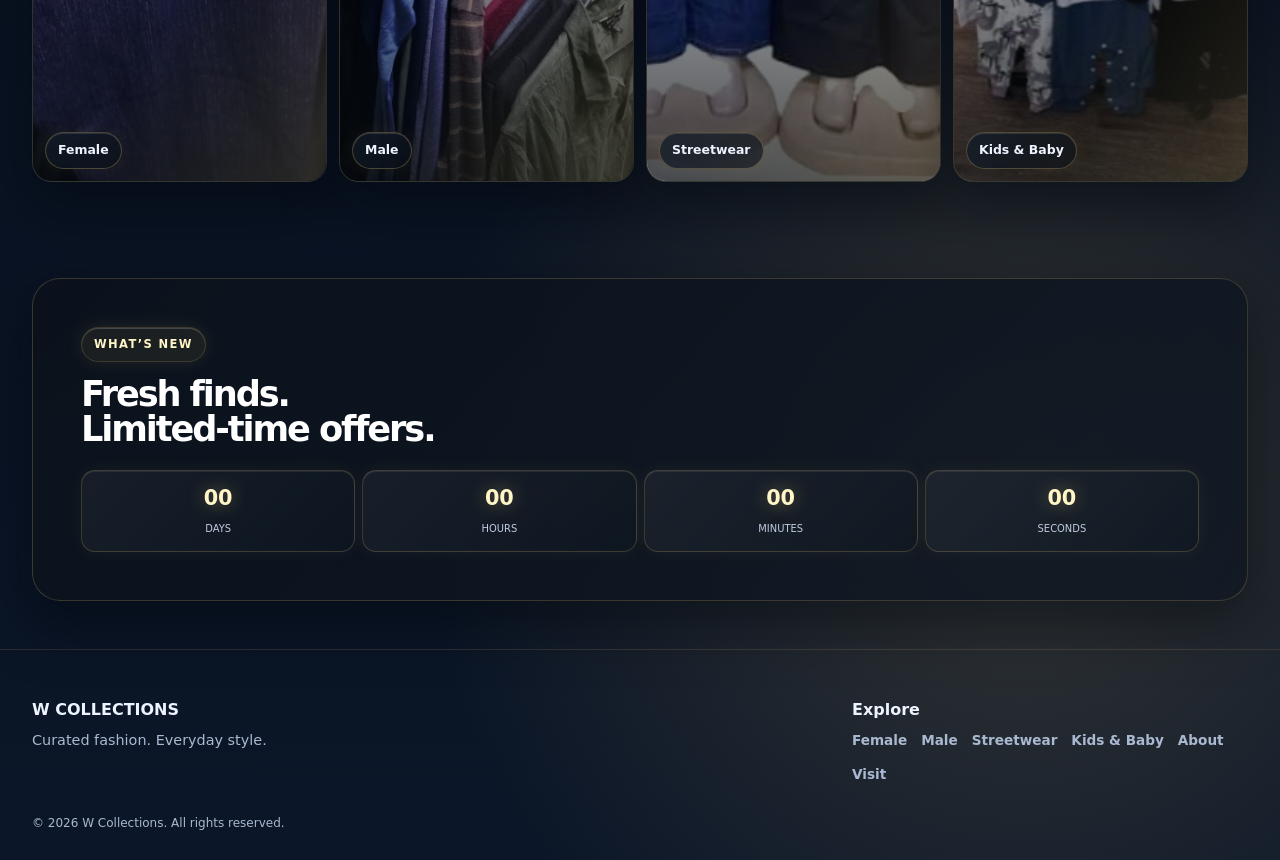
==== commit 7559060e: "Update shop category naming" ====
--- a/index.html
+++ b/index.html
@@ -22,10 +22,10 @@
     </a>
 
     <div class="nav-links">
-      <a href="womens-clothing.html">Women</a>
-      <a href="mens-clothes.html">Men</a>
+      <a href="womens-clothing.html">Female</a>
+      <a href="mens-clothes.html">Male</a>
       <a href="streetwear.html">Streetwear</a>
-      <a href="childrens-clothing.html">Kids</a>
+      <a href="childrens-clothing.html">Kids & Baby</a>
       <a href="about.html">About</a>
     </div>
 
@@ -42,10 +42,10 @@
 </header>
 
 <div class="mobile-menu" id="mobile-menu">
-  <a href="womens-clothing.html">Women</a>
-  <a href="mens-clothes.html">Men</a>
+  <a href="womens-clothing.html">Female</a>
+  <a href="mens-clothes.html">Male</a>
   <a href="streetwear.html">Streetwear</a>
-  <a href="childrens-clothing.html">Kids</a>
+  <a href="childrens-clothing.html">Kids & Baby</a>
   <a href="about.html">About</a>
   <a href="contact.html">Visit / Contact</a>
 </div>
@@ -100,12 +100,12 @@
 
         <a href="womens-clothing.html" class="category-card">
           <img loading="lazy" decoding="async" src="images/women-1.jpg" alt="Women's clothing">
-          <span>Women</span>
+          <span>Female</span>
         </a>
 
         <a href="mens-clothes.html" class="category-card">
           <img loading="lazy" decoding="async" src="images/men-1.jpg" alt="Men's clothing">
-          <span>Men</span>
+          <span>Male</span>
         </a>
 
         <a href="streetwear.html" class="category-card">
@@ -115,7 +115,7 @@
 
         <a href="childrens-clothing.html" class="category-card">
           <img loading="lazy" decoding="async" src="images/children-3.png" alt="Children's clothing">
-          <span>Kids</span>
+          <span>Kids & Baby</span>
         </a>
 
       </div>
@@ -180,10 +180,10 @@
         <div class="footer-title">Explore</div>
 
         <div class="footer-links">
-          <a href="womens-clothing.html">Women</a>
-          <a href="mens-clothes.html">Men</a>
+          <a href="womens-clothing.html">Female</a>
+          <a href="mens-clothes.html">Male</a>
           <a href="streetwear.html">Streetwear</a>
-          <a href="childrens-clothing.html">Kids</a>
+          <a href="childrens-clothing.html">Kids & Baby</a>
           <a href="about.html">About</a>
           <a href="contact.html">Visit</a>
         </div>
--- a/style.css
+++ b/style.css
@@ -178,6 +178,7 @@
   border-radius:50%;
   color:var(--text);
   box-shadow:inset 0 1px 0 rgba(255,255,255,.08), 0 8px 18px rgba(5,10,17,.26);
+  transform:translateX(-0.6cm);
 }
 
 /* HERO */
@@ -563,6 +564,7 @@
 .menu-btn{
   position:relative;
   z-index:120;
+  transform:translateX(-0.6cm);
 }
 
 .mobile-menu{
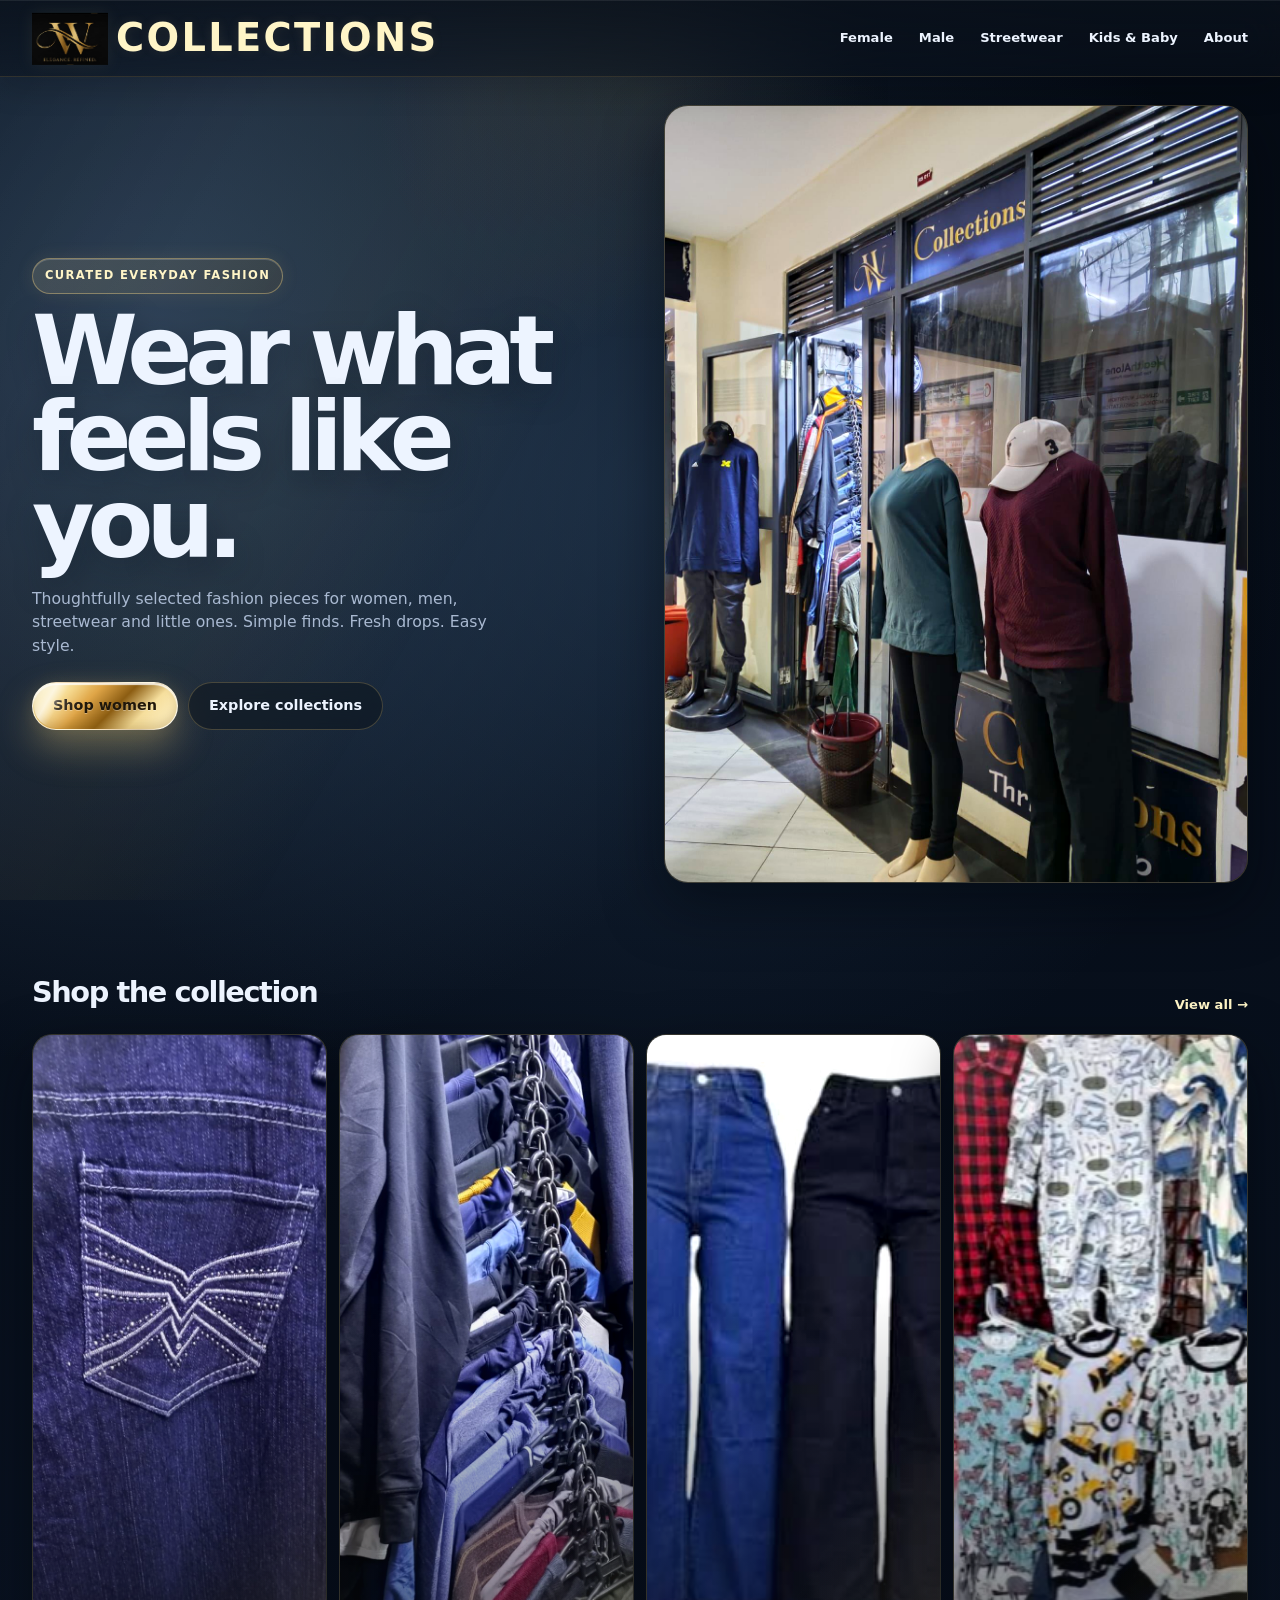
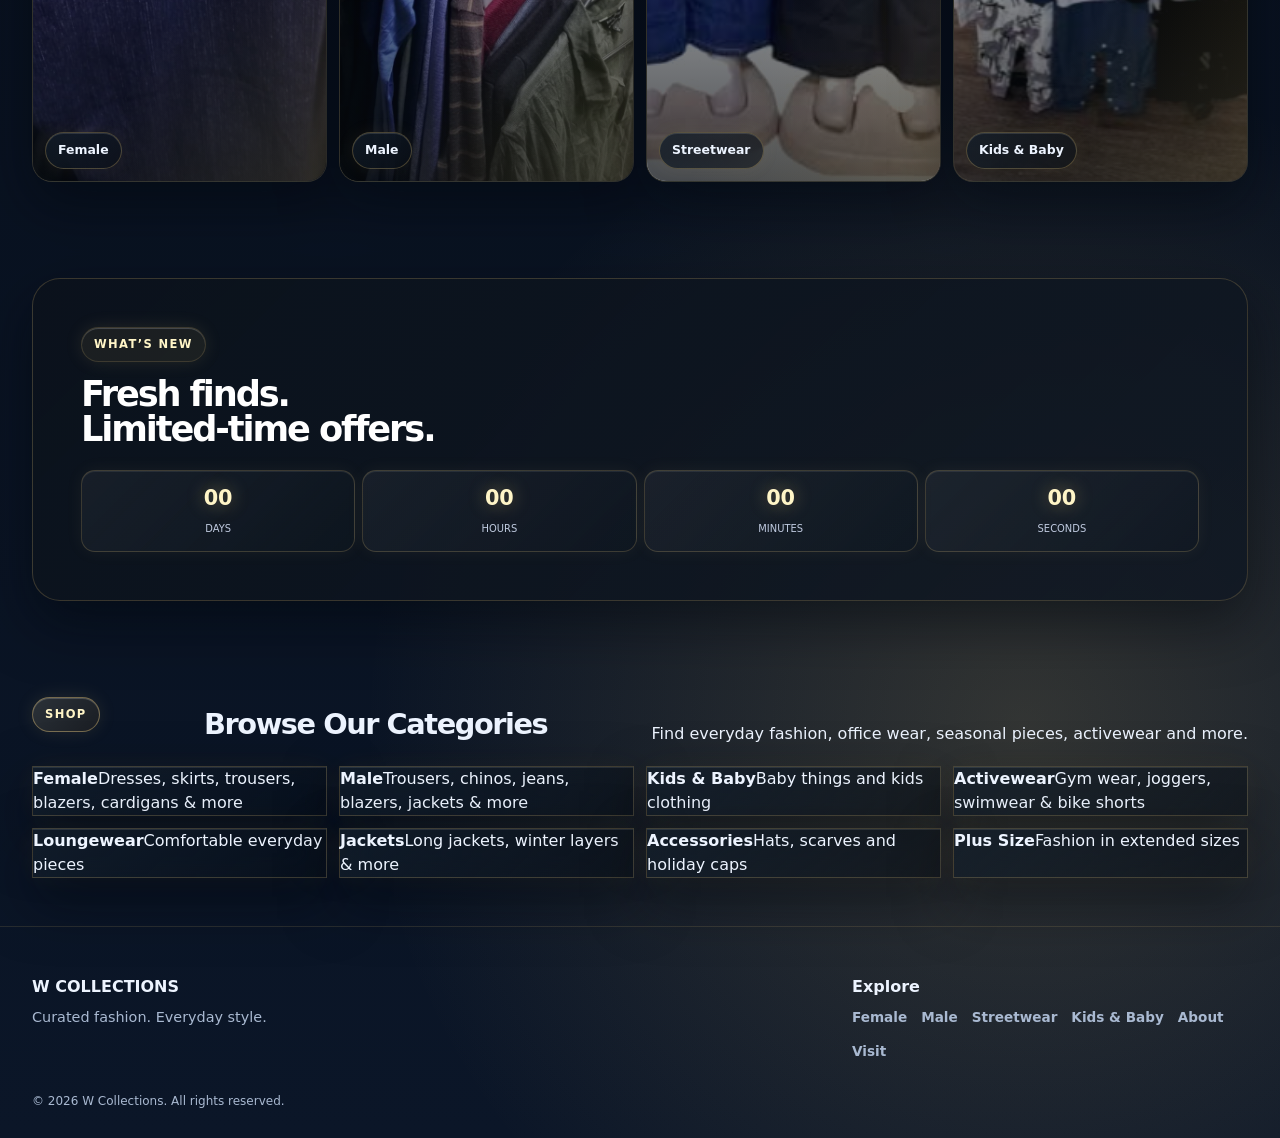
==== commit c30d0ea9: "Add expanded shop categories" ====
--- a/index.html
+++ b/index.html
@@ -162,6 +162,28 @@
     </div>
   </section>
 
+
+    <section class="section" id="shop-categories">
+      <div class="container">
+        <div class="section-heading">
+          <p class="eyebrow">SHOP</p>
+          <h2>Browse Our Categories</h2>
+          <p>Find everyday fashion, office wear, seasonal pieces, activewear and more.</p>
+        </div>
+
+        <div class="category-grid">
+          <a class="glass" href="womens-clothing.html"><strong>Female</strong><span>Dresses, skirts, trousers, blazers, cardigans & more</span></a>
+          <a class="glass" href="mens-clothes.html"><strong>Male</strong><span>Trousers, chinos, jeans, blazers, jackets & more</span></a>
+          <a class="glass" href="childrens-clothing.html"><strong>Kids & Baby</strong><span>Baby things and kids clothing</span></a>
+          <a class="glass" href="womens-clothing.html"><strong>Activewear</strong><span>Gym wear, joggers, swimwear & bike shorts</span></a>
+          <a class="glass" href="womens-clothing.html"><strong>Loungewear</strong><span>Comfortable everyday pieces</span></a>
+          <a class="glass" href="womens-clothing.html"><strong>Jackets</strong><span>Long jackets, winter layers & more</span></a>
+          <a class="glass" href="womens-clothing.html"><strong>Accessories</strong><span>Hats, scarves and holiday caps</span></a>
+          <a class="glass" href="womens-clothing.html"><strong>Plus Size</strong><span>Fashion in extended sizes</span></a>
+        </div>
+      </div>
+    </section>
+
 </main>
 
 <footer>
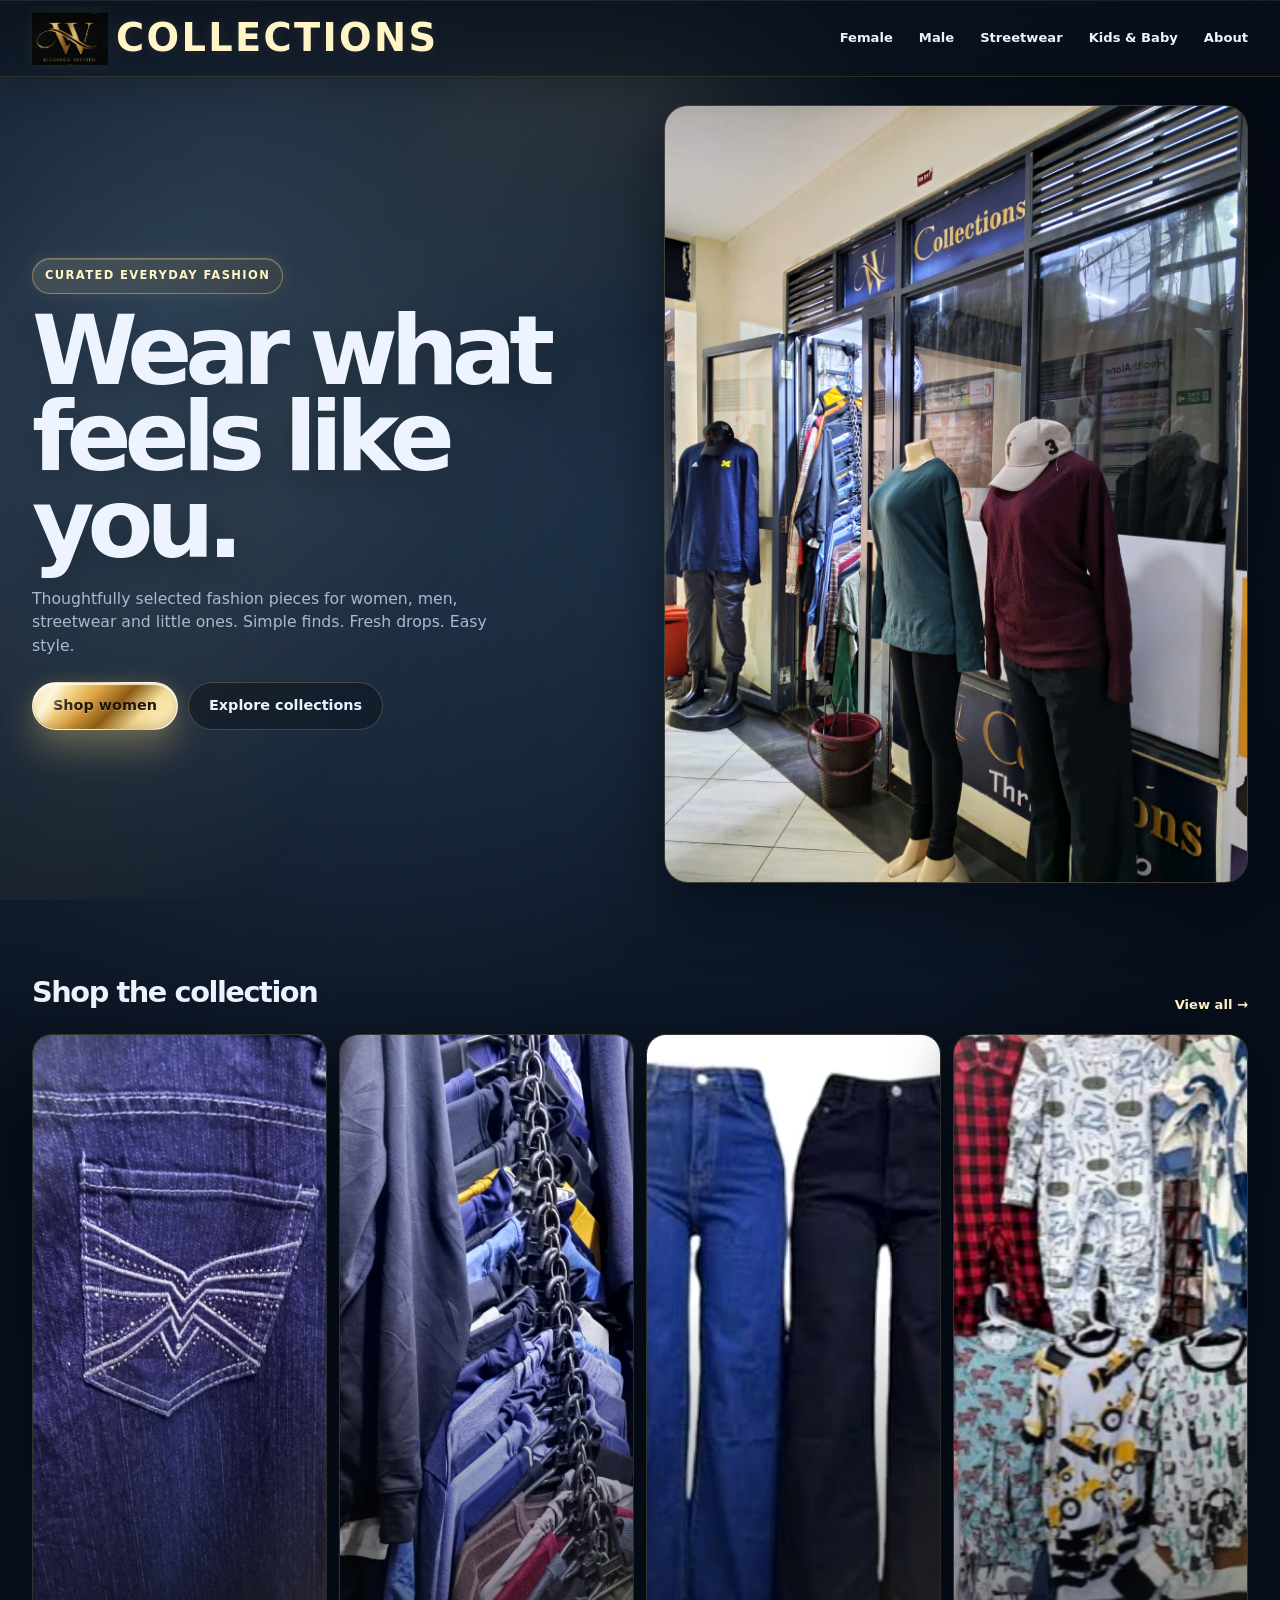
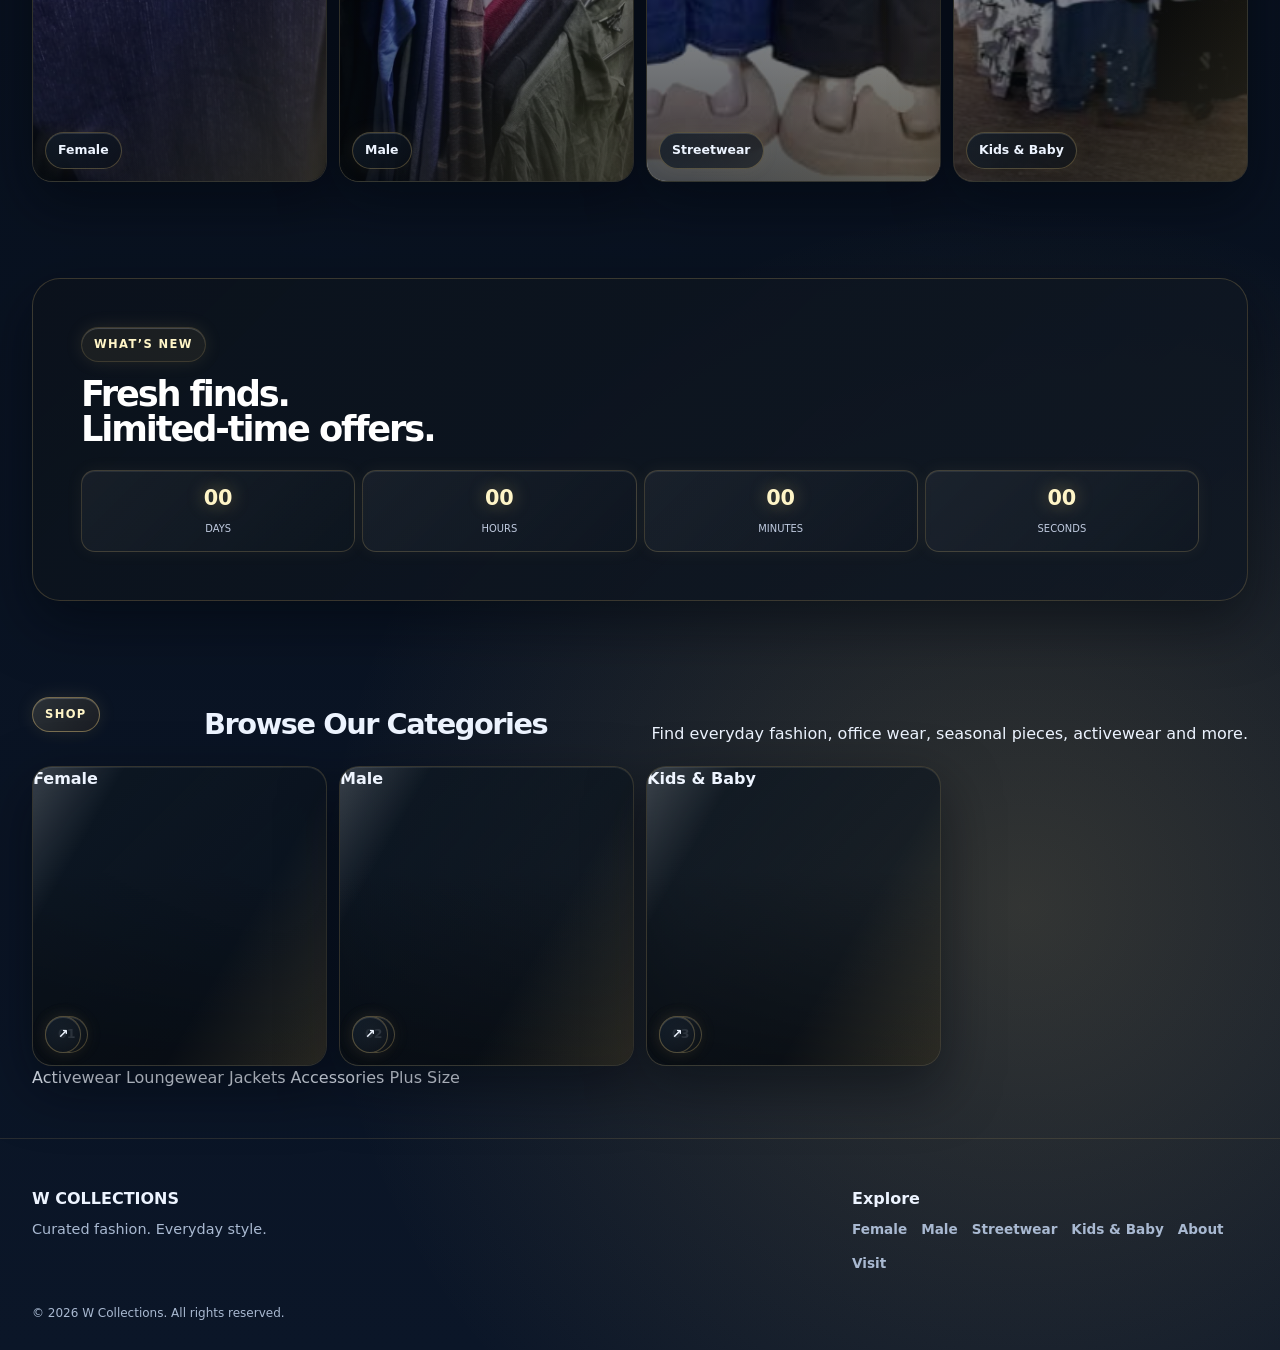
==== commit 887e8f69: "Refine intentional shop category navigation" ====
--- a/index.html
+++ b/index.html
@@ -172,15 +172,32 @@
         </div>
 
         <div class="category-grid">
-          <a class="glass" href="womens-clothing.html"><strong>Female</strong><span>Dresses, skirts, trousers, blazers, cardigans & more</span></a>
-          <a class="glass" href="mens-clothes.html"><strong>Male</strong><span>Trousers, chinos, jeans, blazers, jackets & more</span></a>
-          <a class="glass" href="childrens-clothing.html"><strong>Kids & Baby</strong><span>Baby things and kids clothing</span></a>
-          <a class="glass" href="womens-clothing.html"><strong>Activewear</strong><span>Gym wear, joggers, swimwear & bike shorts</span></a>
-          <a class="glass" href="womens-clothing.html"><strong>Loungewear</strong><span>Comfortable everyday pieces</span></a>
-          <a class="glass" href="womens-clothing.html"><strong>Jackets</strong><span>Long jackets, winter layers & more</span></a>
-          <a class="glass" href="womens-clothing.html"><strong>Accessories</strong><span>Hats, scarves and holiday caps</span></a>
-          <a class="glass" href="womens-clothing.html"><strong>Plus Size</strong><span>Fashion in extended sizes</span></a>
-        </div>
+          <a class="category-card category-card--primary" href="womens-clothing.html">
+            <span class="category-index">01</span>
+            <strong>Female</strong>
+            <span class="category-arrow">↗</span>
+          </a>
+
+          <a class="category-card category-card--primary" href="mens-clothes.html">
+            <span class="category-index">02</span>
+            <strong>Male</strong>
+            <span class="category-arrow">↗</span>
+          </a>
+
+          <a class="category-card category-card--primary" href="childrens-clothing.html">
+            <span class="category-index">03</span>
+            <strong>Kids & Baby</strong>
+            <span class="category-arrow">↗</span>
+          </a>
+        </div>
+
+        <nav class="category-links" aria-label="Shop by collection">
+          <a href="womens-clothing.html">Activewear</a>
+          <a href="womens-clothing.html">Loungewear</a>
+          <a href="womens-clothing.html">Jackets</a>
+          <a href="womens-clothing.html">Accessories</a>
+          <a href="womens-clothing.html">Plus Size</a>
+        </nav>
       </div>
     </section>
 
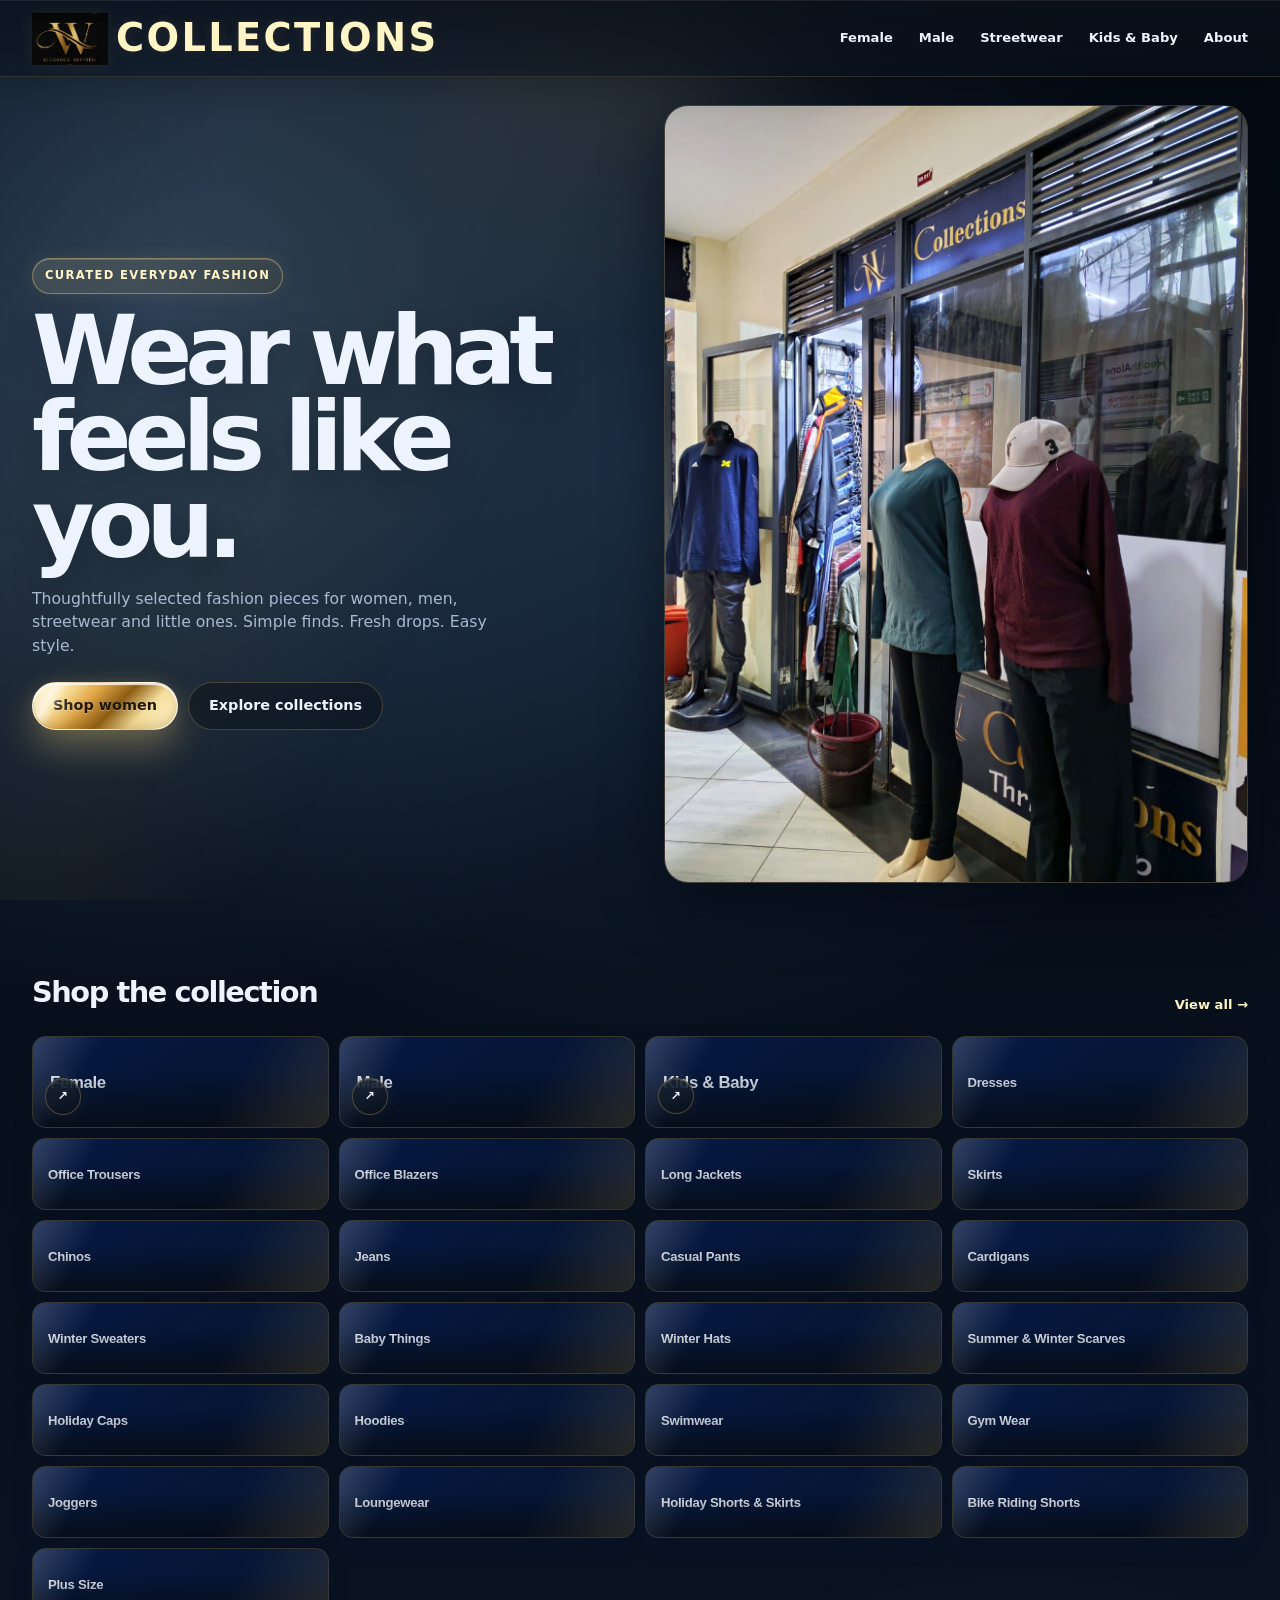
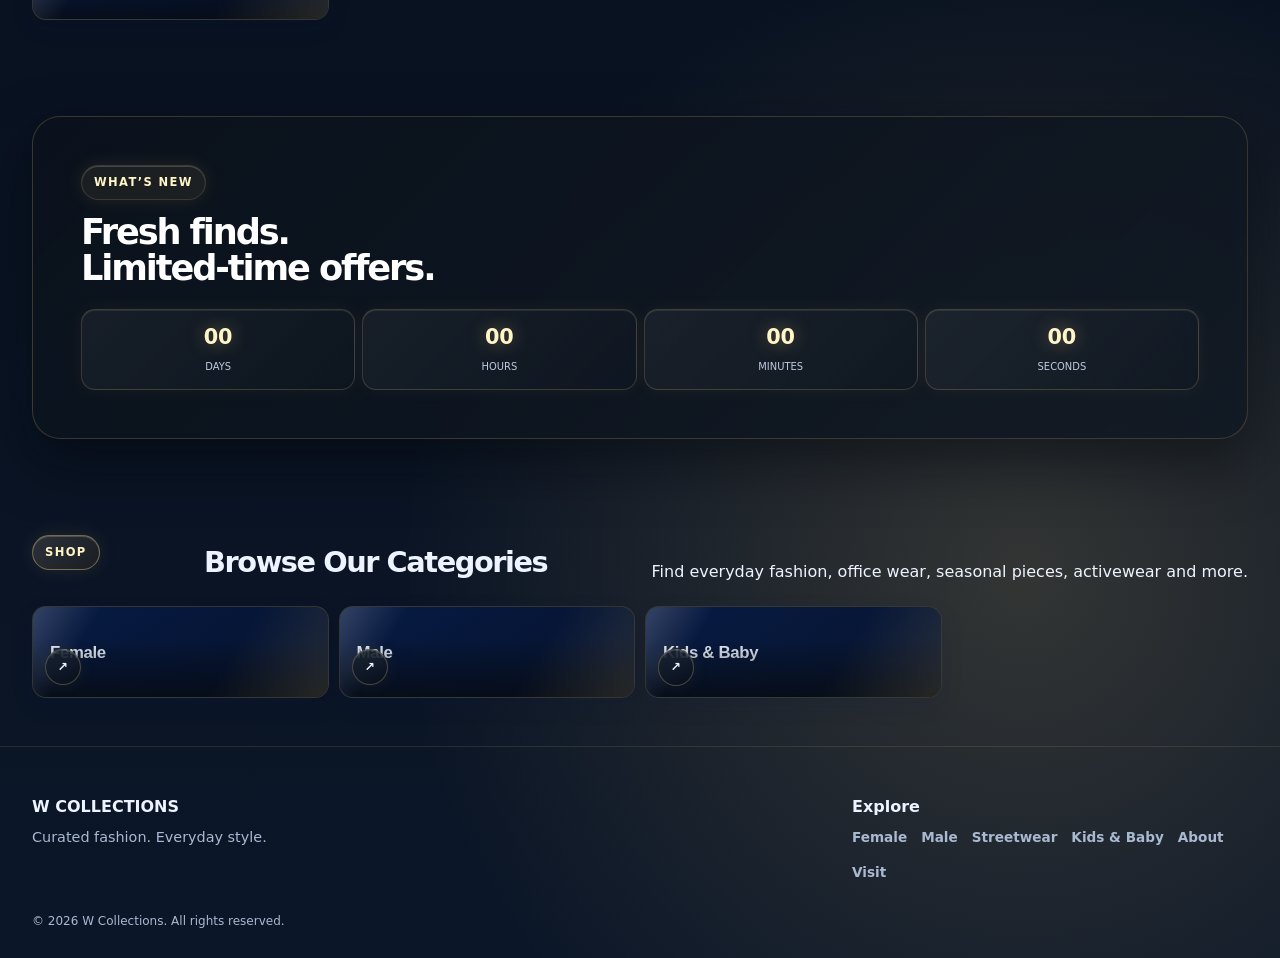
==== commit 007237a4: "Expand compact shop category cards" ====
--- a/index.html
+++ b/index.html
@@ -97,28 +97,32 @@
       </div>
 
       <div class="category-grid">
-
-        <a href="womens-clothing.html" class="category-card">
-          <img loading="lazy" decoding="async" src="images/women-1.jpg" alt="Women's clothing">
-          <span>Female</span>
-        </a>
-
-        <a href="mens-clothes.html" class="category-card">
-          <img loading="lazy" decoding="async" src="images/men-1.jpg" alt="Men's clothing">
-          <span>Male</span>
-        </a>
-
-        <a href="streetwear.html" class="category-card">
-          <img loading="lazy" decoding="async" src="images/women-6.jpg" alt="Streetwear">
-          <span>Streetwear</span>
-        </a>
-
-        <a href="childrens-clothing.html" class="category-card">
-          <img loading="lazy" decoding="async" src="images/children-3.png" alt="Children's clothing">
-          <span>Kids & Baby</span>
-        </a>
-
-      </div>
+          <a class="category-card category-card--primary" href="womens-clothing.html"><span class="category-index">01</span><strong>Female</strong><span class="category-arrow">↗</span></a>
+          <a class="category-card category-card--primary" href="mens-clothes.html"><span class="category-index">02</span><strong>Male</strong><span class="category-arrow">↗</span></a>
+          <a class="category-card category-card--primary" href="childrens-clothing.html"><span class="category-index">03</span><strong>Kids & Baby</strong><span class="category-arrow">↗</span></a>
+          <a class="category-card" href="womens-clothing.html"><strong>Dresses</strong></a>
+          <a class="category-card" href="womens-clothing.html"><strong>Office Trousers</strong></a>
+          <a class="category-card" href="womens-clothing.html"><strong>Office Blazers</strong></a>
+          <a class="category-card" href="womens-clothing.html"><strong>Long Jackets</strong></a>
+          <a class="category-card" href="womens-clothing.html"><strong>Skirts</strong></a>
+          <a class="category-card" href="mens-clothes.html"><strong>Chinos</strong></a>
+          <a class="category-card" href="mens-clothes.html"><strong>Jeans</strong></a>
+          <a class="category-card" href="mens-clothes.html"><strong>Casual Pants</strong></a>
+          <a class="category-card" href="womens-clothing.html"><strong>Cardigans</strong></a>
+          <a class="category-card" href="womens-clothing.html"><strong>Winter Sweaters</strong></a>
+          <a class="category-card" href="childrens-clothing.html"><strong>Baby Things</strong></a>
+          <a class="category-card" href="womens-clothing.html"><strong>Winter Hats</strong></a>
+          <a class="category-card" href="womens-clothing.html"><strong>Summer & Winter Scarves</strong></a>
+          <a class="category-card" href="womens-clothing.html"><strong>Holiday Caps</strong></a>
+          <a class="category-card" href="womens-clothing.html"><strong>Hoodies</strong></a>
+          <a class="category-card" href="womens-clothing.html"><strong>Swimwear</strong></a>
+          <a class="category-card" href="womens-clothing.html"><strong>Gym Wear</strong></a>
+          <a class="category-card" href="womens-clothing.html"><strong>Joggers</strong></a>
+          <a class="category-card" href="womens-clothing.html"><strong>Loungewear</strong></a>
+          <a class="category-card" href="womens-clothing.html"><strong>Holiday Shorts & Skirts</strong></a>
+          <a class="category-card" href="womens-clothing.html"><strong>Bike Riding Shorts</strong></a>
+          <a class="category-card" href="womens-clothing.html"><strong>Plus Size</strong></a>
+        </div>
     </div>
   </section>
 
@@ -190,15 +194,7 @@
             <span class="category-arrow">↗</span>
           </a>
         </div>
-
-        <nav class="category-links" aria-label="Shop by collection">
-          <a href="womens-clothing.html">Activewear</a>
-          <a href="womens-clothing.html">Loungewear</a>
-          <a href="womens-clothing.html">Jackets</a>
-          <a href="womens-clothing.html">Accessories</a>
-          <a href="womens-clothing.html">Plus Size</a>
-        </nav>
-      </div>
+</div>
     </section>
 
 </main>
--- a/style.css
+++ b/style.css
@@ -952,3 +952,74 @@
 .form-row input::placeholder, .form-row textarea::placeholder{color:var(--muted);}
 .map-embed{border-radius:var(--radius); overflow:hidden; height:280px; border:1px solid rgba(216,183,106,.18); box-shadow:var(--shadow);}
 .map-embed iframe{width:100%; height:100%; border:0; filter:grayscale(1) contrast(1.15) brightness(.8);}
+
+/* Compact category cards */
+.category-grid{
+  display:grid;
+  grid-template-columns:repeat(2,minmax(0,1fr));
+  gap:8px;
+  margin-top:22px;
+}
+
+.category-card{
+  position:relative;
+  min-height:58px;
+  display:flex;
+  align-items:center;
+  padding:14px 15px;
+  overflow:hidden;
+  text-decoration:none;
+  color:inherit;
+  border:1px solid rgba(201,162,39,.24);
+  border-radius:14px;
+  background:linear-gradient(145deg,rgba(7,27,69,.96),rgba(5,18,46,.92));
+  box-shadow:0 8px 22px rgba(7,27,69,.12);
+  transition:transform .2s ease,border-color .2s ease,box-shadow .2s ease;
+}
+
+.category-card:hover{
+  transform:translateY(-2px);
+  border-color:rgba(201,162,39,.65);
+  box-shadow:0 12px 28px rgba(7,27,69,.18);
+}
+
+.category-card strong{
+  font-family:"Archivo Black",sans-serif;
+  font-size:.82rem;
+  line-height:1.15;
+  letter-spacing:-.02em;
+}
+
+.category-index{
+  display:none;
+}
+
+.category-arrow{
+  margin-left:auto;
+  font-size:1rem;
+  color:var(--gold,#C9A227);
+}
+
+.category-card--primary{
+  min-height:74px;
+  padding:17px;
+}
+
+.category-card--primary strong{
+  font-size:1.05rem;
+}
+
+@media (min-width:700px){
+  .category-grid{
+    grid-template-columns:repeat(4,minmax(0,1fr));
+    gap:10px;
+  }
+
+  .category-card{
+    min-height:72px;
+  }
+
+  .category-card--primary{
+    min-height:92px;
+  }
+}
